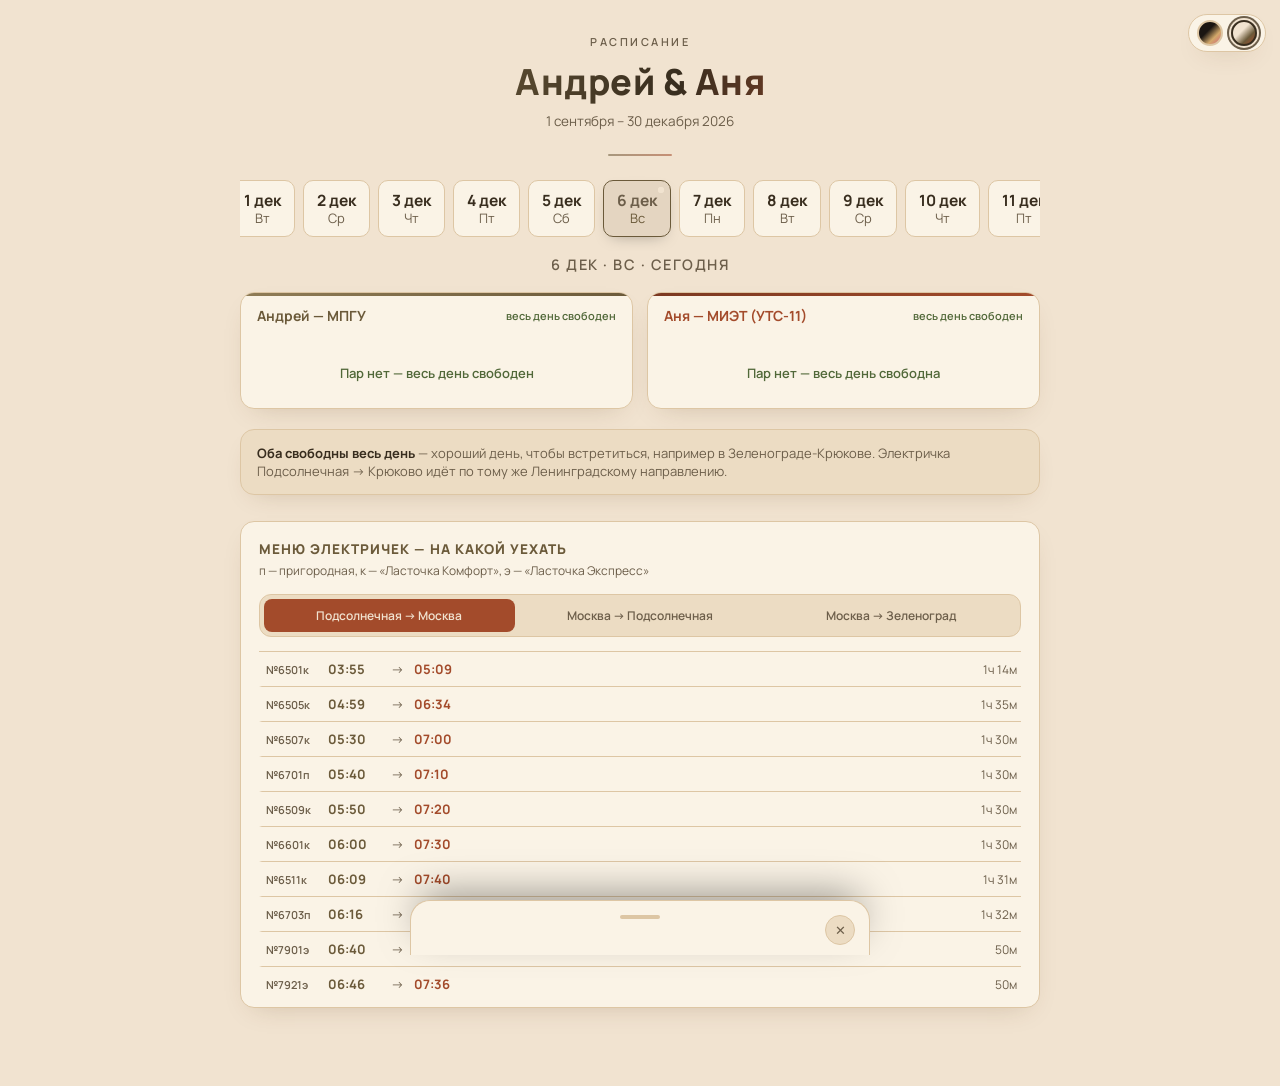
==== z.html @ 8d5de015 "Обновление приложения z и расписания" ====
﻿<!DOCTYPE html>
<html lang="ru">
<head>
<meta charset="UTF-8">
<meta name="viewport" content="width=device-width, initial-scale=1.0, viewport-fit=cover">
<meta name="theme-color" id="themeColorMeta" content="#1a1512">
<meta name="apple-mobile-web-app-capable" content="yes">
<meta name="apple-mobile-web-app-status-bar-style" content="black-translucent">
<meta name="mobile-web-app-capable" content="yes">
<meta name="format-detection" content="telephone=no">
<meta name="description" content="Табло Андрея и Ани — расписание пар, электрички и свободное время на семестр 2026">
<meta name="apple-mobile-web-app-title" content="Табло Андрея и Ани">
<link rel="manifest" href="./manifest.json">
<link rel="apple-touch-icon" href="../icon-192.png">
<link rel="icon" type="image/png" sizes="192x192" href="../icon-192.png">
<script>
// Применяем сохранённую тему как можно раньше — до отрисовки, чтобы не было
// вспышки дефолтной темы (и цвета строки браузера, который ей не соответствует)
// при перезаходе на сайт.
(function(){
  try{
    var saved = localStorage.getItem('schedule-theme-andrey-anya');
    var resolved = saved || ((window.matchMedia && window.matchMedia('(prefers-color-scheme: light)').matches)
      // Без сохранённого выбора раньше всегда стартовала тёмная "Мокко".
      // Теперь, если у пользователя в системе включена светлая тема,
      // по умолчанию показываем светлую "Терракоту".
      ? 'terracotta' : null);
    if(resolved){
      document.documentElement.setAttribute('data-theme', resolved);
    }
    var meta = document.getElementById('themeColorMeta');
    if(meta) meta.setAttribute('content', resolved === 'terracotta' ? '#f1e3d0' : '#1a1512');
  }catch(e){}
})();
</script>
<noscript><div style="max-width:800px;margin:40px auto;padding:16px 20px;font-family:'Manrope',-apple-system,'Segoe UI',Roboto,Helvetica,Arial,sans-serif;font-size:14px;line-height:1.6;color:#5b4636;background:#f4ead9;border:1px solid #d9c3a3;border-radius:14px;">Табло — это интерактивное приложение, для его работы нужен включённый JavaScript. Пожалуйста, включите его и обновите страницу.</div></noscript>
<title>Табло — Андрей и Аня</title>
<link rel="preconnect" href="https://fonts.googleapis.com">
<link rel="preconnect" href="https://fonts.gstatic.com" crossorigin>
<link href="https://fonts.googleapis.com/css2?family=Manrope:wght@400;500;600;700;800&display=swap" rel="stylesheet">
<style>
  /* Мокко — базовая тема (без data-theme), тёмная: эспрессо-шоколад +
     карамель + бордо, в духе трендов 2026 (Pantone Mocha Mousse,
     Benjamin Moore Silhouette). */
  :root{
    color-scheme: dark;
    --bg: #1a1512;
    --panel: #241d17;
    --panel-2: #2c231c;
    --line: #3d3025;
    --andrey: #d3a86a;
    --andrey-dim: #a17f4d;
    --andrey-soft: rgba(211,168,106,0.12);
    --anya: #d1657b;
    --anya-dim: #9c4b5c;
    --anya-soft: rgba(209,101,123,0.15);
    --text: #f0e4d4;
    --text-dim: #a4907a;
    --free: #8fbf7a;
    --shadow: 0 10px 30px -12px rgba(0,0,0,0.6);
    --ease: cubic-bezier(.22,1,.36,1);
    /* Часто повторяющиеся пары transition. Подставляются через var() только
       туда, где длительность совпадает 1-в-1 — ни один селектор не потерял
       свой полный список transition-свойств, поведение не меняется, просто
       меньше дублирования буквального текста "color .3s var(--ease)" по файлу. */
    --t-color: color .3s var(--ease);
    --t-bg: background-color .3s var(--ease);
  }
  /* Терракота — светлая, глина/хаки + терракотовый (в духе трендов 2026:
     Universal Khaki, terracotta & clay). */
  :root[data-theme="terracotta"]{
    color-scheme: light;
    --bg: #f1e3d0;
    --panel: #faf3e6;
    --panel-2: #ecdcc3;
    --line: #ddc6a4;
    --andrey: #6b5a3a;
    --andrey-dim: #8f7c56;
    --andrey-soft: rgba(107,90,58,0.10);
    --anya: #a34b2b;
    --anya-dim: #7b3921;
    --anya-soft: rgba(163,75,43,0.12);
    --text: #382d1e;
    --text-dim: #6c5e4a;
    --free: #516839;
    --shadow: 0 10px 26px -14px rgba(90,55,20,0.25);
  }
  *{
    box-sizing:border-box;
    -webkit-tap-highlight-color: transparent;
  }
  body{
    margin:0;
    background: var(--bg);
    color: var(--text);
    font-family: 'Manrope', -apple-system, 'Segoe UI', Roboto, Helvetica, Arial, sans-serif;
    padding: max(28px, env(safe-area-inset-top)) max(16px, env(safe-area-inset-right)) max(60px, env(safe-area-inset-bottom)) max(16px, env(safe-area-inset-left));
    -webkit-font-smoothing: antialiased;
    -webkit-text-size-adjust: 100%;
    transition: background-color .4s var(--ease), var(--t-color);
  }
  .wrap{max-width: 800px; margin: 0 auto;}

  @keyframes dropIn{
    from{ opacity:0; transform: translateY(-10px); }
    to{ opacity:1; transform: translateY(0); }
  }
  @keyframes riseIn{
    from{ opacity:0; transform: translateY(10px); }
    to{ opacity:1; transform: translateY(0); }
  }
  @keyframes slotIn{
    from{ opacity:0; transform: translateY(12px); }
    to{ opacity:1; transform: translateY(0); }
  }
  @keyframes pillPop{
    0%{ transform: scale(.90); }
    55%{ transform: scale(1.06); }
    100%{ transform: scale(1); }
  }
  @keyframes fadePulse{
    0%,100%{ opacity:1; }
    50%{ opacity:.45; }
  }
  .drop-in{
    opacity:0;
    animation: dropIn .45s var(--ease) forwards;
    will-change: opacity, transform;
  }
  .drop-in.d1{ animation-delay: .04s; }
  .drop-in.d2{ animation-delay: .1s; }
  .drop-in.d3{ animation-delay: .16s; }
  .rise-in{
    opacity:0;
    animation: riseIn .45s var(--ease) forwards;
    will-change: opacity, transform;
  }
  .rise-in.d1{ animation-delay: .14s; }
  .rise-in.d2{ animation-delay: .2s; }
  .rise-in.d3{ animation-delay: .26s; }

  .board-header{
    text-align:center;
    padding: 6px 10px 26px;
    margin-bottom: 20px;
    position:relative;
  }
  .board-header::after{
    content:"";
    position:absolute;
    bottom:0; left:50%;
    transform: translateX(-50%);
    width:64px; height:2px;
    background: linear-gradient(90deg, var(--andrey), var(--anya));
    border-radius: 2px;
    opacity:.55;
    transition: background-image .35s var(--ease);
  }
  .board-header .kicker{
    letter-spacing: 2.5px;
    color: var(--text-dim);
    font-size: 11px;
    font-weight:600;
    text-transform:uppercase;
  }
  .board-header h1{
    font-weight: 800;
    font-size: clamp(26px, 6vw, 36px);
    margin: 8px 0 6px;
    letter-spacing: 0.5px;
    background: linear-gradient(100deg, var(--andrey) 20%, var(--text) 55%, var(--anya) 85%);
    -webkit-background-clip: text;
    background-clip: text;
    color: transparent;
    transition: background-image .4s var(--ease);
  }
  .board-header p{
    margin:0;
    color: var(--text-dim);
    font-size: 13.5px;
  }
  .theme-switcher{
    position: fixed;
    top: max(14px, env(safe-area-inset-top));
    right: max(14px, env(safe-area-inset-right));
    z-index: 600;
    margin-top: 0;
    padding: 5px 8px;
    background: var(--panel);
    border: 1px solid var(--line);
    border-radius: 20px;
    box-shadow: var(--shadow);
    display:flex;
    align-items:center;
    gap: 8px;
    transition: background-color .3s var(--ease), border-color .3s var(--ease);
  }
  .theme-swatch{
    position: relative;
    width: 26px;
    height: 26px;
    border-radius: 50%;
    border: 2px solid var(--line);
    padding: 0;
    cursor: pointer;
    touch-action: manipulation;
    -webkit-touch-callout: none;
    background: var(--panel-2);
    background-clip: padding-box;
    transition: border-color .25s var(--ease), transform .15s var(--ease), box-shadow .25s var(--ease);
  }
  /* Невидимая расширенная зона нажатия: свотч визуально маленький (26px),
     но касание отвечает на 44px минимум (WCAG 2.5.8 / Apple HIG / Material). */
  .theme-swatch::after{
    content:"";
    position:absolute;
    top:50%; left:50%;
    width:max(44px, 100%);
    height:max(44px, 100%);
    transform:translate(-50%,-50%);
  }
  @media (hover: hover){ .theme-swatch:hover{ transform: translateY(-2px) scale(1.06); will-change: transform; } }
  .theme-swatch:active{ transform: translateY(0) scale(.94); }
  .theme-swatch.active{
    border-color: var(--text);
    box-shadow: 0 0 0 2px var(--bg), 0 0 0 4px var(--text-dim);
  }

  .date-rail{
    display:flex;
    justify-content: flex-start;
    gap:8px;
    overflow-x:auto;
    padding: 4px 2px 14px;
    margin-bottom: 4px;
    -webkit-overflow-scrolling: touch;
    scrollbar-width: none;
  }
  .date-rail::-webkit-scrollbar{ display:none; }
  .date-pill{
    position:relative;
    flex: 1 0 auto;
    min-width: 60px;
    background: var(--panel);
    border: 1px solid var(--line);
    color: var(--text-dim);
    font-size: 13px;
    padding: 9px 13px;
    border-radius: 10px;
    cursor: pointer;
    touch-action: manipulation;
    -webkit-touch-callout: none;
    -webkit-user-select: none;
    user-select: none;
    text-align:center;
    line-height:1.3;
    transition: border-color .25s var(--ease), color .25s var(--ease), transform .28s cubic-bezier(.34,1.56,.64,1), box-shadow .25s var(--ease), background-color .25s var(--ease);
  }
  @media (hover: hover){
    .date-pill:hover{ transform: translateY(-3px); border-color: var(--andrey-dim); will-change: transform; }
  }
  .date-pill:active{ transform: translateY(0) scale(.96); }
  .date-pill b{display:block; font-size:15.5px; color: var(--text); font-weight:700; transition: color .25s var(--ease);}
  .date-pill.active{
    border-color: var(--andrey);
    color: var(--andrey);
    background: var(--andrey-soft);
    box-shadow: 0 6px 16px -8px rgba(0,0,0,0.35);
  }
  .date-pill.active b{color: var(--andrey);}
  .date-pill.off b{color: var(--text-dim);}
  .date-pill.pop{ animation: pillPop .4s cubic-bezier(.34,1.56,.64,1); }

  .day-title-row{
    display:flex;
    align-items:center;
    justify-content:center;
    gap:10px;
    margin: 0 0 18px;
    position:relative;
  }
  .day-title{
    font-size: 14.5px;
    font-weight:600;
    color: var(--text-dim);
    text-align:center;
    margin: 0;
    letter-spacing: 1.5px;
    text-transform: uppercase;
    transition: var(--t-color), opacity .22s var(--ease);
  }
  .day-title.swapping{ opacity: 0; }
  .today-btn{
    position:absolute;
    right:0;
    background: var(--panel-2);
    border: 1px solid var(--line);
    color: var(--text-dim);
    padding: 5px 12px;
    border-radius: 20px;
    font-family:inherit;
    font-size: 11px;
    font-weight:700;
    letter-spacing: .3px;
    cursor:pointer;
    touch-action: manipulation;
    -webkit-touch-callout: none;
    -webkit-user-select: none;
    user-select: none;
    opacity:0;
    pointer-events:none;
    transform: translateY(-50%) scale(.9);
    top:50%;
    transition: opacity .25s var(--ease), transform .25s var(--ease), border-color .25s var(--ease), color .25s var(--ease);
  }
  .today-btn.show{
    opacity:1;
    pointer-events:auto;
    transform: translateY(-50%) scale(1);
  }
  @media (hover: hover){ .today-btn:hover{ color: var(--text); border-color: var(--andrey-dim); } }
  .today-btn:active{ transform: translateY(-50%) scale(.94); }
  .today-btn::after{
    content:"";
    position:absolute;
    top:50%; left:50%;
    width:max(44px, 100%);
    height:max(44px, 100%);
    transform:translate(-50%,-50%);
  }

  /* Точка "сегодня": статичная точка (::after) + пульсирующее кольцо (::before).
     Кольцо анимируется только через transform/opacity — это чистый композитинг
     (без перерисовки каждый кадр), в отличие от прежней анимации box-shadow. */
  .date-pill.today::after{
    content:"";
    position:absolute;
    top:6px; right:6px;
    width:6px; height:6px;
    border-radius:50%;
    background: var(--anya);
    z-index:1;
    transition: var(--t-bg);
  }
  .date-pill.today::before{
    content:"";
    position:absolute;
    top:6px; right:6px;
    width:6px; height:6px;
    border-radius:50%;
    background: var(--anya);
    animation: todayPulse 2.2s ease-out infinite;
    will-change: transform, opacity;
    transition: var(--t-bg);
  }
  .date-pill.today.active::after,
  .date-pill.today.active::before{ background: var(--bg); }
  @keyframes todayPulse{
    0%{ transform: scale(1); opacity:.5; }
    70%{ transform: scale(2.6); opacity:0; }
    100%{ transform: scale(2.6); opacity:0; }
  }

  .content-swap{
    transition: opacity .26s var(--ease), transform .26s var(--ease);
  }
  .content-swap.swapping{ opacity:0; transform: translateY(6px) scale(.99); }

  .columns{
    display:grid;
    grid-template-columns: 1fr 1fr;
    gap: 14px;
    margin-bottom: 20px;
  }
  @media (max-width: 560px){
    .columns{grid-template-columns: 1fr;}
  }

  .col{
    background: var(--panel);
    border: 1px solid var(--line);
    border-radius: 14px;
    overflow:hidden;
    box-shadow: var(--shadow);
    backdrop-filter: blur(10px);
    -webkit-backdrop-filter: blur(10px);
    transition: background-color .35s var(--ease), border-color .35s var(--ease), transform .35s var(--ease), box-shadow .35s var(--ease);
  }
  @media (hover: hover){
    .col:hover{
      transform: translateY(-3px);
      box-shadow: 0 16px 34px -14px rgba(0,0,0,0.5);
      will-change: transform;
    }
  }
  .col-head{
    padding: 13px 16px;
    font-weight:700;
    font-size:14px;
    display:flex;
    justify-content:space-between;
    align-items:center;
    position:relative;
    transition: var(--t-color);
  }
  .col-head::before{
    content:"";
    position:absolute;
    top:0; left:0; right:0; height:3px;
    transition: background-image .35s var(--ease);
  }
  .col.andrey .col-head{ color: var(--andrey); }
  .col.andrey .col-head::before{ background: linear-gradient(90deg, var(--andrey-dim), var(--andrey)); }
  .col.anya .col-head{ color: var(--anya); }
  .col.anya .col-head::before{ background: linear-gradient(90deg, var(--anya-dim), var(--anya)); }
  .col-head .free-tag{
    font-size:11px;
    color: var(--free);
    font-weight:600;
  }

  .slot{
    padding: 10px 16px;
    border-bottom: 1px solid var(--line);
    border-left: 3px solid transparent;
    font-size: 13px;
    display:flex;
    align-items:flex-start;
    gap:10px;
    cursor: pointer;
    touch-action: manipulation;
    -webkit-touch-callout: none;
    -webkit-user-select: none;
    user-select: none;
    animation: slotIn .4s var(--ease) both;
    animation-delay: calc(var(--i, 0) * 0.045s);
    will-change: opacity, transform;
    transition: var(--t-bg), border-left-color .3s var(--ease), padding-left .3s var(--ease);
  }
  @media (hover: hover){ .slot:hover{ background: var(--panel-2); } }
  .slot:last-child{border-bottom:none;}
  .slot.now{
    background: var(--anya-soft);
    border-left-color: var(--anya);
    padding-left: 13px;
  }
  .slot.now .time{ color: var(--anya); }
  .slot .time-left{
    display:block;
    margin-top:3px;
    font-size:9.5px;
    font-weight:700;
    letter-spacing:.5px;
    color: var(--anya);
    transition: var(--t-color);
  }
  .slot.past{ opacity:.5; }

  .slot .time{
    color: var(--text-dim);
    flex: 0 0 84px;
    font-size:12px;
    font-weight:600;
    padding-top:1px;
    transition: var(--t-color);
  }
  .slot .what b{display:block; color: var(--text); font-size:13px; font-weight:600; transition: var(--t-color);}
  .slot .what span{color: var(--text-dim); font-size:12px; transition: var(--t-color);}
  .empty-day{
    padding: 26px 14px;
    text-align:center;
    color: var(--free);
    font-size:13px;
    font-weight:600;
    animation: slotIn .45s var(--ease) both;
  }

  .meet-note{
    background: var(--panel-2);
    border: 1px solid var(--line);
    border-radius: 14px;
    padding: 14px 16px;
    font-size: 13px;
    color: var(--text-dim);
    margin-bottom: 26px;
    box-shadow: var(--shadow);
    animation: slotIn .45s var(--ease) both;
    animation-delay: .1s;
    transition: background-color .35s var(--ease), border-color .35s var(--ease), color .3s var(--ease);
  }
  .meet-note b{color: var(--text); transition: color .3s var(--ease);}

  .menu-board{
    background: var(--panel);
    border: 1px solid var(--line);
    border-radius: 14px;
    padding: 18px 18px 16px;
    margin-bottom: 18px;
    box-shadow: var(--shadow);
    transition: background-color .35s var(--ease), border-color .35s var(--ease);
  }
  .menu-board h2{
    font-size: 13.5px;
    letter-spacing:1px;
    color: var(--andrey);
    margin: 0 0 4px;
    font-weight:800;
    transition: color .3s var(--ease);
  }
  .menu-sub{
    font-size: 12px;
    color: var(--text-dim);
    margin: 0 0 14px;
    line-height: 1.5;
    transition: color .3s var(--ease);
  }
  .menu-tabs{
    position:relative;
    display:flex;
    background: var(--panel-2);
    border: 1px solid var(--line);
    border-radius: 12px;
    padding: 4px;
    margin-bottom: 14px;
    transition: background-color .35s var(--ease), border-color .35s var(--ease);
  }
  .menu-tab-indicator{
    position:absolute;
    top:4px; bottom:4px; left:4px;
    width: calc((100% - 8px) / 3);
    background: var(--anya);
    border-radius: 8px;
    transition: transform .35s var(--ease);
    z-index:0;
  }
  .menu-tab{
    position:relative;
    z-index:1;
    flex:1;
    background: transparent;
    border: none;
    color: var(--text-dim);
    padding: 8px 6px;
    border-radius: 8px;
    font-size: 12px;
    font-weight:600;
    font-family:inherit;
    cursor:pointer;
    transition: color .35s var(--ease);
    -webkit-tap-highlight-color: transparent;
  }
  .menu-tab.active{ color: var(--bg); }
  /* Невидимая расширенная зона нажатия: панель вкладок компактная (~32px по
     высоте), ниже 44px-минимума, который рекомендуют WCAG 2.5.8, Apple HIG
     и Material Design. Расширяем через ::after, не трогая визуальную высоту. */
  .menu-tab::after{
    content:"";
    position:absolute;
    top:50%; left:0; right:0;
    height:max(44px, 100%);
    transform:translateY(-50%);
  }
  .menu-list{
    max-height: 340px;
    overflow-y: auto;
    border-top: 1px solid var(--line);
    -webkit-tap-highlight-color: transparent;
  }
  .menu-list::-webkit-scrollbar{width:6px;}
  .menu-list::-webkit-scrollbar-thumb{background:var(--line); border-radius:3px;}
  .menu-row{
    display:flex;
    align-items:center;
    gap: 10px;
    padding: 8px 4px;
    border-bottom: 1px solid var(--line);
    border-left: 3px solid transparent;
    font-size: 13px;
    transition: background-color .25s var(--ease), border-left-color .25s var(--ease), opacity .25s var(--ease);
    -webkit-tap-highlight-color: transparent;
    animation: slotIn .35s var(--ease) both;
    animation-delay: calc(var(--i, 0) * 0.02s);
  }
  @media (hover: hover){ .menu-row:hover{ background: var(--panel-2); } }
  .menu-row.past{ opacity: .4; }
  .menu-row.next{
    background: var(--anya-soft);
    border-left-color: var(--anya);
  }
  .menu-row.next .dep{ color: var(--anya); }
  .menu-row .soon-tag{
    flex: 0 0 auto;
    font-size: 9.5px;
    font-weight:700;
    letter-spacing:.4px;
    text-transform:uppercase;
    color: var(--anya);
    background: var(--anya-soft);
    padding: 2px 6px;
    border-radius: 6px;
    animation: fadePulse 1.8s ease-in-out infinite;
  }
  .menu-row .num{
    flex: 0 0 52px;
    color: var(--text-dim);
    font-size: 11px;
    font-weight:600;
  }
  .menu-row .dep{
    flex: 0 0 52px;
    font-weight:700;
    color: var(--andrey);
  }
  .menu-row .arrow{ color: var(--text-dim); flex: 0 0 14px; text-align:center;}
  .menu-row .arr{
    flex: 0 0 52px;
    font-weight:700;
    color: var(--anya);
  }
  .menu-row .dest{
    flex: 1;
    color: var(--text-dim);
    font-size: 12px;
    text-align:right;
  }
  .menu-row .alab{
    flex: 0 0 20px;
    font-size: 13px;
    text-align:center;
  }
  .menu-row .alab.yes{ color: var(--free); }
  .menu-row .alab.no{ color: var(--text-dim); }

  .sheet-scrim{
    position: fixed;
    inset: 0;
    cursor: pointer;
    background: rgba(0,0,0,0.5);
    -webkit-backdrop-filter: blur(2px);
    backdrop-filter: blur(2px);
    opacity: 0;
    pointer-events: none;
    transition: opacity .28s var(--ease);
    z-index: 998;
  }
  .sheet-scrim.open{ opacity:1; pointer-events:auto; }

  .detail-sheet{
    position: fixed;
    left: 50%;
    bottom: 0;
    width: min(92vw, 460px);
    max-height: 62vh;
    max-height: 62dvh;
    transform: translate(-50%, 100%);
    background: var(--panel);
    border: 1px solid var(--line);
    border-bottom: none;
    border-radius: 20px 20px 0 0;
    box-shadow: 0 -14px 40px -12px rgba(0,0,0,0.5);
    padding: 10px 22px calc(22px + env(safe-area-inset-bottom, 0px));
    z-index: 999;
    backdrop-filter: blur(15px);
    -webkit-backdrop-filter: blur(15px);
    transition: transform .32s cubic-bezier(.22,1,.36,1);
  }
  .detail-sheet.open{ transform: translate(-50%, 0); }
  .detail-sheet.dragging{ transition: none; }
  .detail-sheet.andrey .sheet-time{ color: var(--andrey); }
  .detail-sheet.anya .sheet-time{ color: var(--anya); }
  .detail-sheet.andrey .sheet-meta span::before{ background: var(--andrey); }
  .detail-sheet.anya .sheet-meta span::before{ background: var(--anya); }

  .sheet-grabber{
    width: 40px;
    height: 4px;
    border-radius: 3px;
    background: var(--line);
    margin: 4px auto 14px;
    cursor: grab;
    touch-action: none;
    -webkit-user-select: none;
    -webkit-touch-callout: none;
  }
  .sheet-close{
    position: absolute;
    top: 14px; right: 14px;
    width: 30px; height: 30px;
    border-radius: 50%;
    border: 1px solid var(--line);
    background: var(--panel-2);
    color: var(--text-dim);
    font-size: 13px;
    cursor: pointer;
    touch-action: manipulation;
    -webkit-touch-callout: none;
    transition: color .2s var(--ease), border-color .2s var(--ease), transform .15s var(--ease);
  }
  .sheet-close:hover{ color: var(--text); border-color: var(--andrey-dim); }
  .sheet-close:active{ transform: scale(.92); }
  .sheet-close::after{
    content:"";
    position:absolute;
    top:50%; left:50%;
    width:max(44px, 100%);
    height:max(44px, 100%);
    transform:translate(-50%,-50%);
  }
  .sheet-header{
    cursor: grab;
    /* Не pan-y: заголовок не прокручиваемая область, и allow-панорамирование
       иногда даёт браузеру забрать вертикальный жест под нативный скролл
       раньше, чем до JS дойдут pointermove — из-за этого свайп-закрытие
       мог не сработать с первого раза на touch-устройствах. none здесь
       ведёт себя как на .sheet-grabber и отдаёт весь жест перетаскиванию. */
    touch-action: none;
    -webkit-user-select: none;
    -webkit-touch-callout: none;
  }
  .sheet-body{
    max-height: calc(62vh - 60px);
    max-height: calc(62dvh - 60px);
    overflow-y: auto;
    -webkit-overflow-scrolling: touch;
    overscroll-behavior: contain;
    touch-action: pan-y;
  }
  .sheet-time{
    font-size: 13px;
    font-weight: 700;
    letter-spacing: .5px;
    transition: var(--t-color);
  }
  .sheet-title{
    margin: 6px 0 14px;
    font-size: 18px;
    font-weight: 800;
    color: var(--text);
    line-height: 1.3;
  }
  .sheet-meta{
    display: flex;
    flex-direction: column;
    gap: 9px;
  }
  .sheet-meta span{
    position: relative;
    padding-left: 16px;
    font-size: 14px;
    color: var(--text-dim);
    line-height: 1.4;
    transition: var(--t-color);
  }
  .sheet-meta span::before{
    content: "";
    position: absolute;
    left: 0; top: 6px;
    width: 6px; height: 6px;
    border-radius: 50%;
    background: var(--text-dim);
    transition: var(--t-bg);
  }

  /* Видимый фокус клавиатуры (WCAG 2.4.7 / 2.4.11) для всех интерактивных
     элементов табло — раньше даты, пары, вкладки и кнопки откликались
     только на указатель. Ограничено :focus-visible, чтобы у мыши/тача
     не появлялось кольцо на обычный клик. */
  .date-pill:focus-visible,
  .slot:focus-visible,
  .menu-tab:focus-visible,
  .theme-swatch:focus-visible,
  .today-btn:focus-visible,
  .sheet-close:focus-visible{
    outline: 2px solid var(--andrey);
    outline-offset: 2px;
  }
  .theme-swatch:focus-visible{ outline-offset: 3px; }

  @media print{
    /* Расписание логично распечатать: убираем декоративную анимацию,
       фон и интерактивные элементы, а также меню электричек — оставляем
       только сами пары. */
    body{ background:#fff !important; color:#000 !important; padding:0; }
    .theme-switcher, .today-btn, .sheet-scrim, .detail-sheet, .menu-board{ display:none !important; }
    .date-rail{ overflow:visible; flex-wrap:wrap; }
    .col{ box-shadow:none; border:1px solid #999; break-inside: avoid; }
    .slot{ animation:none !important; opacity:1 !important; }
  }

  @media (prefers-reduced-motion: reduce){
    *{ animation-duration: 0.001s !important; transition-duration: 0.001s !important; }
  }
</style>
</head>
<body>

<div class="wrap" id="pageWrap">

  <div class="board-header">
    <div class="kicker drop-in d1">Расписание</div>
    <h1 class="drop-in d2">Андрей &amp; Аня</h1>
    <p class="drop-in d3">1 сентября – 30 декабря 2026</p>
    <div class="theme-switcher drop-in d3" id="themeSwitcher" role="group" aria-label="Выбор темы оформления"></div>
  </div>

  <div class="rise-in d1">
    <div class="date-rail" id="dateRail" role="tablist" aria-label="Выбор дня"></div>
    <div class="day-title-row">
      <div class="day-title" id="dayTitle" aria-live="polite"></div>
      <button class="today-btn" id="todayBtn" onclick="jumpToToday()" title="Вернуться к сегодняшнему дню" tabindex="-1" aria-hidden="true">Сегодня</button>
    </div>
  </div>

  <div class="content-swap rise-in d2" id="daySwap">
    <div class="columns">
      <div class="col andrey">
        <div class="col-head"><span>Андрей — МПГУ</span><span class="free-tag" id="andreyFree"></span></div>
        <div id="andreySlots"></div>
      </div>
      <div class="col anya">
        <div class="col-head"><span>Аня — МИЭТ (УТС-11)</span><span class="free-tag" id="anyaFree"></span></div>
        <div id="anyaSlots"></div>
      </div>
    </div>

    <div class="meet-note" id="meetNote"></div>
  </div>

  <div class="menu-board rise-in d3">
    <h2>МЕНЮ ЭЛЕКТРИЧЕК — НА КАКОЙ УЕХАТЬ</h2>
    <p class="menu-sub">п — пригородная, к — «Ласточка Комфорт», э — «Ласточка Экспресс»</p>
    <div class="menu-tabs" role="tablist">
      <div class="menu-tab-indicator" id="menuIndicator" aria-hidden="true"></div>
      <button class="menu-tab active" role="tab" aria-selected="true" onclick="setMenu(0)">Подсолнечная → Москва</button>
      <button class="menu-tab" role="tab" aria-selected="false" onclick="setMenu(1)">Москва → Подсолнечная</button>
      <button class="menu-tab" role="tab" aria-selected="false" onclick="setMenu(2)">Москва → Зеленоград</button>
    </div>
    <div class="menu-list" id="menuList"></div>
  </div>

</div>

<div class="sheet-scrim" id="sheetScrim" onclick="closeSheet()"></div>
<div class="detail-sheet" id="detailSheet" role="dialog" aria-modal="true" aria-labelledby="sheetTitle" aria-hidden="true" inert>
  <div class="sheet-grabber" id="sheetGrabber" aria-hidden="true"></div>
  <button class="sheet-close" onclick="closeSheet()" aria-label="Закрыть">✕</button>
  <div class="sheet-header" id="sheetHeader">
    <div class="sheet-time" id="sheetTime"></div>
    <h3 class="sheet-title" id="sheetTitle"></h3>
  </div>
  <div class="sheet-body">
    <div class="sheet-meta" id="sheetMeta"></div>
  </div>
</div>

<script>
// Расписание Ани по неделям: у МИЭТ чередуются числитель/знаменатель,
// поэтому это два разных объекта (каждый по дню недели), а не одно
// повторяющееся расписание.
const anyaWeek1 = {
  1: [
    {t:"09:00–10:20", w:"Линейная алгебра и аналит. геометрия", d:"практика · Болашенко П.А. · ауд. 3301"},
    {t:"10:30–11:50", w:"Физика: механика, термодинамика, электричество", d:"практика · Кулешов А.Е. · ауд. 3229"},
    {t:"12:00–13:20", w:"Основы математического анализа", d:"лекция · Погибельский А.П. · ауд. 1203М"},
    {t:"14:00–15:20", w:"Информатика / Введение в информатику", d:"лекция · Слюсарь М.В. · ауд. 1205М"},
    {t:"15:30–16:50", w:"Голос поколения. Молодёжь России", d:"лекция · Пахомова Ю.Д. · ДК МИЭТ"},
  ],
  2: [
    {t:"10:30–11:50", w:"Просветительское мероприятие", d:"ауд. 3128"},
    {t:"12:00–13:20", w:"Практикум по основам высшей математики", d:"лаб. · Коночкин К.Н. · ауд. 3118"},
  ],
  3: [
    {t:"12:00–13:20", w:"Просветительское мероприятие", d:"ауд. 3244"},
    {t:"14:00–15:20", w:"Физика: механика, термодинамика, электричество", d:"лаб. · Зыков А.В. · ауд. 3335а/3333 ОФ"},
  ],
  4: [],
  5: [
    {t:"09:00–10:20", w:"Физика: механика, термодинамика, электричество", d:"лекция · Трифонов А.Ю. · ауд. 1202М"},
    {t:"10:30–11:50", w:"Просветительское мероприятие", d:"Музей"},
    {t:"12:00–13:20", w:"Просветительское мероприятие", d:"ДК"},
    {t:"14:00–15:20", w:"Линейная алгебра и аналит. геометрия", d:"лекция · Прокофьев А.А. · ауд. 1202М"},
  ],
  6: [
    {t:"09:00–18:20", w:"Военная подготовка", d:"6 пар подряд · УВЦ 1"},
  ],
  0: [],
};

// Расписание на неделю с 7 сентября (понедельник и суббота совпали с
// первой неделей, остальные дни — другие пары).
const anyaWeek2 = {
  1: [
    {t:"09:00–10:20", w:"Линейная алгебра и аналит. геометрия", d:"практика · Болашенко П.А. · ауд. 3301"},
    {t:"10:30–11:50", w:"Физика: механика, термодинамика, электричество", d:"практика · Кулешов А.Е. · ауд. 3229"},
    {t:"12:00–13:20", w:"Основы математического анализа", d:"лекция · Погибельский А.П. · ауд. 1203М"},
    {t:"14:00–15:20", w:"Информатика / Введение в информатику", d:"лекция · Слюсарь М.В. · ауд. 1205М"},
    {t:"15:30–16:50", w:"Голос поколения. Молодёжь России", d:"лекция · Пахомова Ю.Д. · ДК МИЭТ"},
  ],
  2: [
    {t:"09:00–10:20", w:"Основы российской государственности", d:"лекция · Штергер М.В. · ауд. 1202М"},
    {t:"10:30–11:50", w:"Основы российской государственности", d:"практика · Штергер М.В. · ауд. 3128М"},
    {t:"12:00–13:20", w:"Практикум по основам высшей математики", d:"лаб. · Коночкин К.Н. · ауд. 3118"},
    {t:"14:00–15:20", w:"Практикум по основам высшей математики", d:"лаб. · Коночкин К.Н. · ауд. 3118"},
  ],
  3: [
    {t:"09:00–10:20", w:"Основы математического анализа", d:"практика · Коночкин К.Н. · ауд. 3229"},
    {t:"10:30–11:50", w:"Иностранный язык", d:"практика · Арефьева О.Н. (ауд. 3109М) или Горбачева Е.П. (ауд. 3128М)"},
    {t:"12:00–13:20", w:"Физическая культура и спорт", d:"практика · ауд. 5101"},
    {t:"14:00–15:20", w:"Физика: механика, термодинамика, электричество", d:"лаб. · Зыков А.В. · ауд. 3335А ОФ / 3333 ОФ"},
  ],
  4: [
    {t:"10:30–11:50", w:"Линейная алгебра и аналит. геометрия", d:"практика · Болашенко П.А. · ауд. 4230"},
    {t:"12:00–13:20", w:"Информатика", d:"лаб. · Корнеева М.В. · ауд. 3112"},
    {t:"14:00–15:20", w:"Информатика", d:"лаб. · Корнеева М.В. · ауд. 3112"},
  ],
  5: [
    {t:"09:00–10:20", w:"Физика: механика, термодинамика, электричество", d:"лекция · Трифонов А.Ю. · ауд. 1202М"},
    {t:"10:30–11:50", w:"Физическая культура и спорт", d:"практика · ауд. 5101"},
    {t:"14:00–15:20", w:"Линейная алгебра и аналит. геометрия", d:"лекция · Прокофьев А.А. · ауд. 1202М"},
  ],
  6: [
    {t:"09:00–18:20", w:"Военная подготовка", d:"6 пар подряд · УВЦ 1"},
  ],
  0: [],
};

// Расписание Андрея — группа 107 (ВОМ23-ММИ2607), 3-я подгруппа.
// Скопировано из проверенного расписания групп (index.html); для пар,
// которые идут по подгруппам, выбран вариант 3-й подгруппы.
const andrey = {
  "2026-09-01": [
    {t:"09:00–10:30", w:"Первый раз на первый курс", d:"ассист. Тихонов С.О. · ауд. 301"},
    {t:"10:40–12:10", w:"Знакомство со структурой МПГУ и ИМИ", d:"Дирекция ИМИ и представители кафедр · ауд. 402"},
    {t:"12:40–14:10", w:"Знакомство с ЭБС МПГУ", d:"Курицына Т.В. · ауд. 301"},
    {t:"14:20–15:50", w:"Основы российской государственности", d:"практика · ассист. Куанова И.Б. · ауд. 207"},
  ],
  "2026-09-02": [
    {t:"09:00–10:30", w:"Знакомство со студ. самоуправлением и профсоюзом", d:"Горпенко К.Д., Корноухова Д.Д. · ауд. 402"},
    {t:"10:40–12:10", w:"МПГУ – не только учёба", d:"Гульянц С.С., представители УВР · ауд. 402"},
    {t:"12:40–14:10", w:"Геометрия", d:"лекция · доц. Никифорова А.В. · ауд. 401"},
    {t:"14:20–15:50", w:"Математический анализ", d:"лекция · проф. Матвеев Е.М. · ауд. 401"},
  ],
  "2026-09-03": [
    {t:"09:00–10:30", w:"Знакомство с цифровой образоват. средой МПГУ", d:"лекция · доц. Маняхина В.Г. · ауд. 301"},
    {t:"10:40–12:10", w:"История России", d:"лекция · доц. Филина Е.И. · ауд. 402"},
    {t:"12:40–14:10", w:"Алгебра", d:"лекция · проф. Михайлова М.В. · ауд. 401"},
  ],
  "2026-09-04": [
    {t:"10:40–12:10", w:"Учимся учиться", d:"доц. Чуйкова Н.В. · ауд. 401"},
    {t:"12:40–14:10", w:"Основы российской государственности", d:"лекция · доц. Максимова Л.Н. · ауд. 402"},
    {t:"14:20–15:50", w:"Основы российской государственности", d:"лекция · доц. Максимова Л.Н. · ауд. 402"},
    {t:"16:00–17:30", w:"Цифровая образоват. среда МПГУ (лаб)", d:"3 подгруппа · Овчарова П.С. · ауд. 211"},
  ],
  "2026-09-05": [
    {t:"09:00–15:50", w:"Встречи с кураторами-студентами", d:"весь день · День кураторов"},
  ],
  "2026-09-06": [],
  "2026-09-07": [
    {t:"10:40–12:10", w:"Геометрия", d:"лекция · доц. Никифорова А.В. · ауд. 301"},
    {t:"12:40–14:10", w:"Алгебра", d:"практика · ассист. Артемов Д.Ю. · ауд. 407"},
  ],
  "2026-09-08": [
    {t:"09:00–10:30", w:"Иностранный язык", d:"практика · доц. Кашпарова В.С. · ауд. 405"},
    {t:"10:40–12:10", w:"Геометрия", d:"лекция · доц. Никифорова А.В. · ауд. 301"},
  ],
  "2026-09-09": [
    {t:"09:00–10:30", w:"Геометрия", d:"практика · доц. Никифорова А.В. · ауд. 206"},
    {t:"10:40–12:10", w:"История России", d:"лекция · доц. Филина Е.И. · ауд. 402"},
    {t:"14:20–15:50", w:"Тренинг по военно-спортивной подготовке", d:"пр-кт Вернадского, дом 88, спорт. зал"},
  ],
  "2026-09-10": [
    {t:"09:00–10:30", w:"Математический анализ", d:"лекция · проф. Матвеев Е.М. · ауд. 401"},
    {t:"10:40–12:10", w:"Знакомство с деканатом и его функциями", d:"Машкина А.В. · ауд. 301"},
    {t:"12:40–14:10", w:"Алгебра", d:"лекция · проф. Михайлова М.В. · ауд. 401"},
  ],
  "2026-09-11": [
    {t:"10:40–12:10", w:"Математический анализ", d:"практика · ассист. Морозенкова М.С. · ауд. 207"},
    {t:"12:40–14:10", w:"Основы российской государственности", d:"практика · ассист. Куанова И.Б. · ауд. 407"},
    {t:"14:20–15:50", w:"Речевые практики", d:"практика · ассист. Редькина Д.И. · ауд. 405"},
  ],
  "2026-09-12": [
    {t:"09:00–15:50", w:"Самостоятельные и групповые прогулки", d:"весь день · День здоровья"},
  ],
  "2026-09-13": [],
};

// Список дат строится от начала семестра до его конца (день недели всегда
// считается из iso — единый источник правды).
const SCHEDULE_START = "2026-09-01";
const OVERALL_END = "2026-12-30";
const REGULAR_START = "2026-09-14";
const MONTH_SHORT_RU = ["янв","февр","мар","апр","мая","июня","июля","авг","сент","окт","нояб","дек"];

function isoPlusDays(iso, n){
  const d = new Date(iso + "T00:00:00");
  d.setDate(d.getDate() + n);
  const y = d.getFullYear();
  const m = String(d.getMonth()+1).padStart(2,"0");
  const day = String(d.getDate()).padStart(2,"0");
  return `${y}-${m}-${day}`;
}

const dateList = (() => {
  const list = [];
  let cur = SCHEDULE_START;
  while(cur <= OVERALL_END){
    const d = new Date(cur + "T00:00:00");
    list.push([cur, `${d.getDate()} ${MONTH_SHORT_RU[d.getMonth()]}`]);
    cur = isoPlusDays(cur, 1);
  }
  return list;
})();

const weekdayNames = ["Вс","Пн","Вт","Ср","Чт","Пт","Сб"];

// ------ Общие правила ------
const HOLIDAYS = { "2026-11-04": "День народного единства" };
function isHoliday(iso){ return Object.prototype.hasOwnProperty.call(HOLIDAYS, iso); }
// Даты, у которых на весь день стоит мероприятие (не «пустая» суббота).
const allDayEventDates = new Set(["2026-09-05","2026-09-12"]);

// Чётность недели (числитель/знаменатель) — как в проверенном расписании групп.
function weekTypeFor(iso){
  const anchor = new Date("2026-09-14T00:00:00");
  const d = new Date(iso + "T00:00:00");
  const diffDays = Math.round((d - anchor) / 86400000);
  const weekIndex = Math.floor(diffDays / 7);
  const evenWeek = ((weekIndex % 2) + 2) % 2 === 0;
  return evenWeek ? 1 : 2;
}
function byTime(a, b){
  const ra = parseRange(a.t), rb = parseRange(b.t);
  if(!ra || !rb) return 0;
  return ra[0]-rb[0];
}

// ------ Расписание Андрея (МПГУ, группа 107) ------
// 1–13 сентября задано явно объектом andrey (адаптационный модуль выше).
// С 14 сентября — недельный шаблон группы 107 с чередованием числ/знам,
// перенесено из проверенного расписания index.html (+ точечные замены).
const andreyWeekly = {
  1: [
    {t:"12:40–14:10", week:"all", w:"Геометрия", d:"практика · доц. Никифорова А.В. · ауд. 206"},
    {t:"14:20–15:50", week:"all", w:"Алгебра", d:"практика · ассист. Артемов Д.Ю. · ауд. 207"},
    {t:"16:00–17:30", week:"all", w:"История", d:"практика · доц. Филина Е.И. · ауд. 402"}
  ],
  2: [
    {t:"09:00–10:30", week:"all", w:"Системное и прикладное ПО (лаб)", d:"по подгруппам", sub:[
      {label:"1 гр", who:"доц. Иванова Н.Ю.", where:"ауд. 211"},
      {label:"2 гр", who:"ст. пр. Овчарова П.С.", where:"ауд. 105"},
      {label:"3 гр", who:"доц. Маняхина В.Г.", where:"ауд. 208"}
    ]},
    {t:"10:40–12:10", week:"all", w:"Иностранный язык", d:"по подгруппам", sub:[
      {label:"англ.", who:"доц. Кашпарова В.С.", where:"ауд. 405"},
      {label:"фр./нем.", who:"", where:"ауд. 308"}
    ]}
  ],
  3: [
    {t:"10:40–12:10", week:"all", w:"Математический анализ", d:"лекция · проф. Матвеев Е.М. · ауд. 401"},
    {t:"12:40–14:10", week:"all", w:"Геометрия", d:"лекция · доц. Никифорова А.В. · ауд. 401"},
    {t:"14:20–15:50", week:2, w:"Вводный курс математики", d:"практика · доц. Сергеева И.Е. · ауд. 401"}
  ],
  4: [
    {t:"09:00–10:30", week:"all", w:"Физическая культура и спорт", d:"практика · ул. Кибальчича, д. 16"},
    {t:"12:40–14:10", week:"all", w:"Алгебра", d:"лекция · проф. Михайлова М.В. · ауд. 401"},
    {t:"14:20–15:50", week:"all", w:"История", d:"лекция · доц. Филина Е.И. · ауд. 402"}
  ],
  5: [
    {t:"09:00–10:30", week:"all", w:"Математический анализ", d:"практика · ассист. Морозенкова М.С. · ауд. 407"},
    {t:"10:40–12:10", week:1, w:"Основы российской государственности", d:"лекция · доц. Максимова Л.Н. · ауд. 402"},
    {t:"10:40–12:10", week:2, w:"Системное и прикладное ПО", d:"лекция · доц. Маняхина В.Г. · ауд. 402"},
    {t:"12:40–14:10", week:"all", w:"Основы российской государственности", d:"практика · ассист. Куанова И.Б. · ауд. 207"},
    {t:"14:20–15:50", week:"all", w:"Речевые практики", d:"практика · ассист. Редькина Д.И. · ауд. 407"}
  ],
  6: [
    {t:"09:00–10:30", week:2, until:"2026-12-05", w:"Учебная практика", d:"практика · ст. пр. Окорочков И.В. · ауд. 410"},
    {t:"10:40–12:10", week:2, until:"2026-12-05", w:"Учебная практика", d:"практика · ст. пр. Окорочков И.В. · ауд. 410"}
  ],
  0: []
};
const andreyOneOffs = {
  "2026-09-26": [
    {t:"12:40–14:10", w:"Основы российской государственности", d:"практика · ассист. Куанова И.Б. · аудитория не указана"},
    {t:"14:20–15:50", w:"Основы российской государственности", d:"практика · ассист. Куанова И.Б. · аудитория не указана"}
  ]
};
function andreySchedule(iso){
  if(isHoliday(iso)) return [];
  if(iso < REGULAR_START) return andrey[iso] || [];
  const parity = weekTypeFor(iso);
  const from = (andreyWeekly[weekdayIndex(iso)] || []).filter(it =>
    (it.week === "all" || it.week === parity) && (!it.until || iso <= it.until)
  );
  const extra = andreyOneOffs[iso] || [];
  return [...from, ...extra].sort(byTime);
}

// ------ Расписание Ани (МИЭТ, УТС-11) ------
// Пары в МИЭТ идут в фиксированные слоты. Слоты 1–5 заданы в таблицах;
// слот 6 (17:00–18:20) у неё пуст, кроме субботы, где стоит Военная подготовка.
const MIET_TIME = {
  1:"09:00–10:20", 2:"10:30–11:50", 3:"12:00–13:20", 4:"14:00–15:20", 5:"15:30–16:50", 6:"17:00–18:20"
};
// 1–6 сентября — адаптационная неделя (anyaWeek1), 7–13 сентября — anyaWeek2.
// С 14 сентября (начало пар) идёт цикл из четырёх расписаний МИЭТ: 1ч, 1з, 2ч, 2з.
// В данных МИЭТ 1ч и 2ч совпадают (как и 1з≈2з), поэтому описываем два шаблона
// и раскладываем по циклу: [1ч, 1з, 1ч, 1з].
const anyaЧ = {
  1: [
    {t:MIET_TIME[1], w:"Линейная алгебра и аналит. геометрия", d:"практика · Болашенко П.А. · ауд. 3301"},
    {t:MIET_TIME[2], w:"Физика. Механика. Термодинамика. Электричество и магнетизм", d:"практика · Кулешов А.Е. · ауд. 3229"},
    {t:MIET_TIME[3], w:"Основы математического анализа", d:"лекция · Погибельский А.П. · ауд. 1203м"},
    {t:MIET_TIME[4], w:"Информатика / Введение в информатику", d:"лекция · Слюсарь М.В. · ауд. 1205м"},
    {t:MIET_TIME[5], w:"Голос поколения. Молодёжь России", d:"лекция · Пахомова Ю.Д. · ДК МИЭТ"}
  ],
  2: [
    {t:MIET_TIME[1], w:"Основы российской государственности", d:"лекция · Штергер М.В. · ауд. 1202м"},
    {t:MIET_TIME[2], w:"Основы российской государственности", d:"практика · Штергер М.В. · ауд. 3128м"},
    {t:MIET_TIME[3], w:"Практикум по основам высшей математики", d:"лаб. · Коночкин К.Н. · ауд. 3118"},
    {t:MIET_TIME[4], w:"Практикум по основам высшей математики", d:"лаб. · Коночкин К.Н. · ауд. 3118"}
  ],
  3: [
    {t:MIET_TIME[1], w:"Основы математического анализа", d:"практика · Коночкин К.Н. · ауд. 3229"},
    {t:MIET_TIME[2], w:"Иностранный язык", d:"практика · Арефьева О.Н. (ауд. 3109м) или Горбачева Е.П. (ауд. 3128м)"},
    {t:MIET_TIME[3], w:"Физическая культура и спорт", d:"практика · ауд. 5101"},
    {t:MIET_TIME[4], w:"Физика. Механика. Термодинамика. Электричество и магнетизм", d:"лаб. Зыков А.В. ауд. 3335а ОФ / 3333 ОФ"}
  ],
  4: [
    {t:MIET_TIME[2], w:"Линейная алгебра и аналит. геометрия", d:"практика · Болашенко П.А. · ауд. 4230"},
    {t:MIET_TIME[3], w:"Информатика", d:"лаб. · Корнеева М.В. · ауд. 3112"},
    {t:MIET_TIME[4], w:"Информатика", d:"лаб. · Корнеева М.В. · ауд. 3112"}
  ],
  5: [
    {t:MIET_TIME[1], w:"Физика. Механика. Термодинамика. Электричество и магнетизм", d:"лекция · Трифонов А.Ю. · ауд. 1202м"},
    {t:MIET_TIME[2], w:"Физическая культура и спорт", d:"практика · ауд. 5101"},
    {t:MIET_TIME[4], w:"Линейная алгебра и аналит. геометрия", d:"лекция · Прокофьев А.А. · ауд. 1202м"}
  ],
  6: [
    {t:"09:00–18:20", w:"Военная подготовка", d:"6 пар подряд · УВЦ 1"}
  ],
  0: []
};
const anyaЗ = {
  1: [
    {t:MIET_TIME[1], w:"Линейная алгебра и аналит. геометрия", d:"практика · Болашенко П.А. · ауд. 3301"},
    {t:MIET_TIME[2], w:"Физика. Механика. Термодинамика. Электричество и магнетизм", d:"практика · Кулешов А.Е. · ауд. 3229"},
    {t:MIET_TIME[3], w:"Основы математического анализа", d:"лекция · Погибельский А.П. · ауд. 1203м"},
    {t:MIET_TIME[4], w:"Информатика / Введение в информатику", d:"лекция · Слюсарь М.В. · ауд. 1205м"},
    {t:MIET_TIME[5], w:"Иностранный язык", d:"практика · Арефьева О.Н. (ауд. 3104м) или Горбачева Е.П. (ауд. 3109м)"}
  ],
  2: [
    {t:MIET_TIME[1], w:"Основы российской государственности", d:"лекция · Штергер М.В. · ауд. 1202м"},
    {t:MIET_TIME[3], w:"Практикум по основам высшей математики", d:"лаб. · Коночкин К.Н. · ауд. 3118"},
    {t:MIET_TIME[4], w:"Практикум по основам высшей математики", d:"лаб. · Коночкин К.Н. · ауд. 3131"}
  ],
  3: [
    {t:MIET_TIME[1], w:"Основы математического анализа", d:"практика · Коночкин К.Н. · ауд. 3229"},
    {t:MIET_TIME[2], w:"Основы математического анализа", d:"практика · Коночкин К.Н. · ауд. 3229"},
    {t:MIET_TIME[3], w:"Физическая культура и спорт", d:"практика · ауд. 5101 / 3216м"}
  ],
  4: [
    {t:MIET_TIME[2], w:"Иностранный язык", d:"практика · Арефьева О.Н. (ауд. 4203м) или Горбачева Е.П. (ауд. 1203м)"}
  ],
  5: [
    {t:MIET_TIME[1], w:"Физика. Механика. Термодинамика. Электричество и магнетизм", d:"лекция · Трифонов А.Ю. · ауд. 1202м"},
    {t:MIET_TIME[2], w:"Физическая культура и спорт", d:"практика · ауд. 5101"},
    {t:MIET_TIME[4], w:"Линейная алгебра и аналит. геометрия", d:"лекция · Прокофьев А.А. · ауд. 1202м"}
  ],
  6: [
    {t:"09:00–18:20", w:"Военная подготовка", d:"6 пар подряд · УВЦ 1"}
  ],
  0: []
};
// Цикл МИЭТ: неделя 1 → 1ч, 2 → 1з, 3 → 1ч, 4 → 1з …
const anyaCycle = [anyaЧ, anyaЗ, anyaЧ, anyaЗ];
function anyaSchedule(iso){
  if(isHoliday(iso)) return [];
  if(iso < REGULAR_START){
    const store = iso < "2026-09-07" ? anyaWeek1 : anyaWeek2;
    return store[weekdayIndex(iso)] || [];
  }
  const weeksSince = Math.floor(Math.round((new Date(iso+"T00:00:00") - new Date(REGULAR_START+"T00:00:00")) / 86400000) / 7);
  const idx = ((weeksSince % 4) + 4) % 4;
  return anyaCycle[idx][weekdayIndex(iso)] || [];
}

const dom = {
  rail: document.getElementById('dateRail'),
  dayTitle: document.getElementById('dayTitle'),
  todayBtn: document.getElementById('todayBtn'),
  daySwap: document.getElementById('daySwap'),
  andreySlots: document.getElementById('andreySlots'),
  andreyFree: document.getElementById('andreyFree'),
  anyaSlots: document.getElementById('anyaSlots'),
  anyaFree: document.getElementById('anyaFree'),
  meetNote: document.getElementById('meetNote'),
  menuList: document.getElementById('menuList'),
  menuIndicator: document.getElementById('menuIndicator'),
  themeSwitcher: document.getElementById('themeSwitcher'),
  sheetScrim: document.getElementById('sheetScrim'),
  sheet: document.getElementById('detailSheet'),
  sheetGrabber: document.getElementById('sheetGrabber'),
  sheetHeader: document.getElementById('sheetHeader'),
  sheetTime: document.getElementById('sheetTime'),
  sheetTitle: document.getElementById('sheetTitle'),
  sheetMeta: document.getElementById('sheetMeta'),
};

// Пары идут в Москве, поэтому "сегодня" и "сейчас" считаем по московскому
// времени через Intl.DateTimeFormat, а не по new Date() в локальном времени
// устройства — иначе при открытии страницы в другом часовом поясе "сегодня"
// и подсветка текущей пары могли бы указать не на тот день/пару.
const MOSCOW_TZ = 'Europe/Moscow';

function todayISO(){
  const parts = new Intl.DateTimeFormat('en-CA', {
    timeZone: MOSCOW_TZ, year:'numeric', month:'2-digit', day:'2-digit'
  }).formatToParts(new Date());
  const map = {};
  parts.forEach(p=>{ map[p.type] = p.value; });
  return `${map.year}-${map.month}-${map.day}`;
}
let TODAY = todayISO();

function pickInitialDate(){
  if(dateList.some(([iso])=>iso===TODAY)) return TODAY;
  if(TODAY < dateList[0][0]) return dateList[0][0];
  return dateList[dateList.length-1][0];
}
let currentDate = pickInitialDate();

function weekdayIndex(dateStr){
  const d = new Date(dateStr + "T00:00:00");
  return d.getDay();
}

function getWeekStart(iso){
  const wd = weekdayIndex(iso);
  const mondayOffset = wd === 0 ? -6 : 1 - wd;
  return isoPlusDays(iso, mondayOffset);
}

function firstStart(items){
  if(!items || items.length===0) return null;
  const first = items[0];
  const parts = first.t.split(/[-–—]/);
  return parts.length===2 ? parts[0].trim() : null;
}

function lastEnd(items){
  if(!items || items.length===0) return null;
  const last = items[items.length-1];
  const parts = last.t.split(/[-–—]/);
  return parts.length===2 ? parts[1].trim() : null;
}

function freeWindowsText(items){
  if(items.length===0) return "весь день свободен";
  const start = firstStart(items);
  const end = lastEnd(items);
  if(!start || !end) return null;
  return `занятость: ${start}–${end}`;
}

function buildRail(){
  const frag = document.createDocumentFragment();
  dateList.forEach(([iso,label])=>{
    const wd = weekdayNames[weekdayIndex(iso)];
    const pill = document.createElement('div');
    // Приглушаем только дни, в которые реально нет ни пар, ни мероприятий,
    // и только на выходных — субботы с «Военной подготовкой» у Ани и
    // «Учебной практикой» у Андрея не должны выглядеть пустыми.
    const isEmpty = andreySchedule(iso).length===0 && anyaSchedule(iso).length===0
      && !allDayEventDates.has(iso) && !isHoliday(iso);
    const isWeekendOff = isEmpty && (wd==="Сб"||wd==="Вс");
    pill.className = 'date-pill'
      + (iso===currentDate ? ' active':'')
      + (isWeekendOff ? ' off':'')
      + (iso===TODAY ? ' today':'');
    pill.dataset.iso = iso;
    pill.setAttribute('role','tab');
    pill.setAttribute('aria-selected', iso===currentDate ? 'true':'false');
    pill.tabIndex = iso===currentDate ? 0 : -1;
    pill.title = iso===TODAY ? `${label} — сегодня` : label;
    pill.innerHTML = `<b>${label}</b>${wd}`;
    const select = ()=>{ if(iso!==currentDate){ currentDate = iso; goToDate(); } };
    pill.onclick = select;
    pill.onkeydown = (e)=>{
      if(e.key==='Enter' || e.key===' '){ e.preventDefault(); select(); return; }
      if(e.key==='ArrowRight'){ e.preventDefault(); stepDay(1); e.stopPropagation(); }
      if(e.key==='ArrowLeft'){ e.preventDefault(); stepDay(-1); e.stopPropagation(); }
      if(e.key==='Home'){ e.preventDefault(); jumpToWeekEdge('start'); e.stopPropagation(); }
      if(e.key==='End'){ e.preventDefault(); jumpToWeekEdge('end'); e.stopPropagation(); }
    };
    frag.appendChild(pill);
  });
  dom.rail.innerHTML = "";
  dom.rail.appendChild(frag);
}

function replayAnim(el){
  el.style.animation = 'none';
  void el.offsetWidth;
  el.style.animation = '';
}

function updateActivePill(){
  const focusWasInRail = dom.rail.contains(document.activeElement);
  dom.rail.querySelectorAll('.date-pill').forEach(p=>{
    const isActive = p.dataset.iso === currentDate;
    p.classList.toggle('active', isActive);
    p.setAttribute('aria-selected', isActive ? 'true':'false');
    p.tabIndex = isActive ? 0 : -1;
  });
  const activePill = dom.rail.querySelector('.date-pill.active');
  if(activePill){
    replayAnim(activePill);
    activePill.classList.remove('pop');
    void activePill.offsetWidth;
    activePill.classList.add('pop');
    activePill.scrollIntoView({behavior:'smooth', inline:'center', block:'nearest'});
    // Держим клавиатурный фокус на ленте после выбора (roving tabindex),
    // а не оставляем его на теперь нефокусируемой карточке, если
    // навигация шла со стрелок.
    if(focusWasInRail) activePill.focus({preventScroll:true});
  }
  const showTodayBtn = currentDate !== TODAY;
  dom.todayBtn.classList.toggle('show', showTodayBtn);
  dom.todayBtn.tabIndex = showTodayBtn ? 0 : -1;
  dom.todayBtn.setAttribute('aria-hidden', String(!showTodayBtn));
}

let goToDateTimer = null;
function goToDate(){
  updateActivePill();
  dom.daySwap.classList.add('swapping');
  dom.dayTitle.classList.add('swapping');
  if(goToDateTimer) clearTimeout(goToDateTimer);
  goToDateTimer = window.setTimeout(()=>{
    goToDateTimer = null;
    render();
    requestAnimationFrame(()=>{
      dom.daySwap.classList.remove('swapping');
      dom.dayTitle.classList.remove('swapping');
    });
  }, 260);
}

function stepDay(delta){
  const idx = dateList.findIndex(d=>d[0]===currentDate);
  const next = idx + delta;
  if(next < 0 || next >= dateList.length) return;
  currentDate = dateList[next][0];
  goToDate();
}

function jumpToWeekEdge(edge){
  const weekStart = getWeekStart(currentDate);
  let target = edge === 'start' ? weekStart : isoPlusDays(weekStart, 6);
  if(target < SCHEDULE_START) target = SCHEDULE_START;
  if(target > OVERALL_END) target = OVERALL_END;
  if(target === currentDate) return;
  currentDate = target;
  goToDate();
}

function jumpToToday(){
  let target = TODAY;
  if(!dateList.some(d=>d[0]===target)){
    target = target < dateList[0][0] ? dateList[0][0] : dateList[dateList.length-1][0];
  }
  if(target !== currentDate){
    currentDate = target;
    goToDate();
  }
}

document.addEventListener('keydown', e=>{
  if(e.target && ['INPUT','TEXTAREA'].includes(e.target.tagName)) return;
  if(dom.sheet.classList.contains('open')) return;
  if(e.key !== 'ArrowLeft' && e.key !== 'ArrowRight') return;
  const idx = dateList.findIndex(d=>d[0]===currentDate);
  const next = idx + (e.key==='ArrowRight' ? 1 : -1);
  if(next < 0 || next >= dateList.length) return;
  currentDate = dateList[next][0];
  goToDate();
});

function minutesNow(){
  const parts = new Intl.DateTimeFormat('en-GB', {
    timeZone: MOSCOW_TZ, hour:'2-digit', minute:'2-digit', hour12:false
  }).formatToParts(new Date());
  const map = {};
  parts.forEach(p=>{ map[p.type] = p.value; });
  const h = Number(map.hour) % 24; // на случай если движок форматирует полночь как "24:00"
  return h*60 + Number(map.minute);
}

function parseRange(t){
  const parts = t.split(/[-–—]/);
  if(parts.length!==2) return null;
  const [sh,sm] = parts[0].split(":").map(Number);
  const [eh,em] = parts[1].split(":").map(Number);
  if([sh,sm,eh,em].some(Number.isNaN)) return null;
  return [sh*60+sm, eh*60+em];
}

let dayItems = { andrey: [], anya: [] };

// Сокращения учёных степеней/должностей — разворачиваются в полный вид как
// в коротком описании под парой (см. cleanShortDesc), так и в карточке
// пары (см. expandMetaPart).
const titlesMap = {
  "ст. пр.": "старший преподаватель",
  "доц.": "доцент",
  "проф.": "профессор",
  "ассист.": "ассистент"
};

// Полные ФИО части преподавателей — известны не для всех, поэтому в общем
// расписании (data выше) оставлены исходные инициалы, а расшифровка
// показывается только в карточке пары (см. openSlot). Список объединяет
// преподавателей группы 107 (из проверенного расписания групп) и
// преподавателей МИЭТ у Ани.
const teacherFullNames = {
  "Тихонов С.О.": "Тихонов Сергей Олегович",
  "Курицына Т.В.": "Курицына Татьяна Владимировна",
  "Никифорова А.В.": "Никифорова Анна Валентиновна",
  "Матвеев Е.М.": "Матвеев Евгений Михайлович",
  "Артемов Д.Ю.": "Артемов Даниил Юрьевич",
  "Морозенкова М.С.": "Морозенкова Марина Сергеевна",
  "Максимова Л.Н.": "Максимова Людмила Николаевна",
  "Куанова И.Б.": "Куанова Инесса Бакытжановна",
  "Филина Е.И.": "Филина Елена Ивановна",
  "Кашпарова В.С.": "Кашпарова Валентина Сергеевна",
  "Маняхина В.Г.": "Маняхина Валентина Геннадьевна",
  "Иванова Н.Ю.": "Иванова Наталья Юрьевна",
  "Овчарова П.С.": "Овчарова Полина Сергеевна",
  "Чуйкова Н.В.": "Чуйкова Наталия Владимировна",
  "Гульянц С.С.": "Гульянц Светлана Станиславовна",
  "Михайлова М.В.": "Михайлова Марина Владимировна",
  "Машкина А.В.": "Машкина Анастасия Владимировна",
  "Редькина Д.И.": "Редькина Дарья Игоревна",
  "Болашенко П.А.": "Болашенко Павел Аркадьевич",
  "Кулешов А.Е.": "Кулешов Александр Евгеньевич",
  "Погибельский А.П.": "Погибельский Александр Прохорович",
  "Слюсарь М.В.": "Слюсарь Мария Владимировна",
  "Пахомова Ю.Д.": "Пахомова Юлия Дмитриевна",
  "Коночкин К.Н.": "Коночкин Константин Николаевич",
  "Зыков А.В.": "Зыков Алексей Владимирович",
  "Трифонов А.Ю.": "Трифонов Алексей Юрьевич",
  "Прокофьев А.А.": "Прокофьев Александр Александрович",
  "Штергер М.В.": "Штергер Марина Владимировна",
  "Арефьева О.Н.": "Арефьева Ольга Николаевна",
  "Горбачева Е.П.": "Горбачева Елена Павловна",
  "Корнеева М.В.": "Корнеева Мария Викторовна",
};

function cleanShortDesc(str) {
  if (!str) return '';
  let cleaned = str;
  Object.keys(titlesMap).forEach(shortTitle => {
    const escaped = shortTitle.replace(/\./g, '\\.');
    const regex = new RegExp('(?:^|\\s)' + escaped + '\\s*', 'g');
    cleaned = cleaned.replace(regex, m => m.startsWith(' ') || m.startsWith('\u00A0') ? ' ' : '');
  });
  return cleaned.trim();
}

function expandMetaPart(part) {
  let res = part.trim();
  Object.entries(titlesMap).forEach(([shortTitle, fullTitle]) => {
    const escaped = shortTitle.replace(/\./g, '\\.');
    res = res.replace(new RegExp(escaped, 'g'), fullTitle);
  });
  Object.entries(teacherFullNames).forEach(([shortName, fullName]) => {
    const escaped = shortName.replace(/\./g, '\\.');
    res = res.replace(new RegExp(escaped, 'g'), fullName);
  });
  return res;
}

function formatLeft(mins){
  const h = Math.floor(mins/60), m = mins%60;
  return h>0 ? `${h}ч ${m}м` : `${m}м`;
}

function esc(s){
  return String(s==null?'':s).replace(/[&<>"']/g, c=>({'&':'&amp;','<':'&lt;','>':'&gt;','"':'&quot;',"'":'&#39;'}[c]));
}

// Считает индекс "текущей" и "следующей" пары для момента времени `now`
// (в минутах от полуночи). Вынесено отдельно, чтобы использовать и при
// полной отрисовке дня, и при лёгком ежеминутном обновлении без
// пересоздания DOM-узлов.
function computeLiveIndices(items, now){
  let nowIdx = -1, nextIdx = -1, nextStart = Infinity;
  for(let i=0;i<items.length;i++){
    const range = parseRange(items[i].t);
    if(range && now >= range[0] && now <= range[1]){ nowIdx = i; break; }
  }
  if(nowIdx === -1){
    items.forEach((it,i)=>{
      const range = parseRange(it.t);
      if(range && range[0] > now && range[0] < nextStart){
        nextStart = range[0];
        nextIdx = i;
      }
    });
  }
  return {nowIdx, nextIdx};
}

function renderSlots(container, items, emptyText, person){
  if(items.length===0){
    container.innerHTML = `<div class="empty-day">${emptyText}</div>`;
    return;
  }
  const isToday = currentDate === TODAY;
  const now = isToday ? minutesNow() : null;
  const {nowIdx, nextIdx} = isToday ? computeLiveIndices(items, now) : {nowIdx:-1, nextIdx:-1};

  container.innerHTML = items.map((it,i)=>{
    const range = isToday ? parseRange(it.t) : null;
    let cls = "slot";
    if(range){
      if(i === nowIdx) cls += " now";
      else if(now > range[1]) cls += " past";
    }
    let timeLeftHtml = '';
    if(range && i === nowIdx){
      const minutesLeft = range[1] - now;
      timeLeftHtml = `<div class="time-left">${minutesLeft > 0 ? formatLeft(minutesLeft) : '<1м'}</div>`;
    } else if(range && i === nextIdx){
      const minutesUntil = range[0] - now;
      timeLeftHtml = `<div class="time-left">${minutesUntil > 0 ? formatLeft(minutesUntil) : '<1м'}</div>`;
    }
    const ariaLabel = `${it.t}, ${it.w}`;
    return `
      <div class="${cls}" style="--i:${i}" data-person="${person}" data-idx="${i}"
           tabindex="0" role="button" aria-haspopup="dialog" aria-label="${esc(ariaLabel)}">
        <div class="time">${esc(it.t)}${timeLeftHtml}</div>
        <div class="what"><b>${esc(it.w)}</b><span>${esc(cleanShortDesc(it.d))}</span></div>
      </div>`;
  }).join("");
}

// Ежеминутное обновление "сейчас/далее/прошло" БЕЗ пересоздания DOM-узлов —
// иначе полная перерисовка списка каждую минуту заново запускала бы
// анимацию появления пар (slotIn), создавая заметный глитч раз в 60 секунд.
function refreshLiveIndicators(container, items){
  if(currentDate !== TODAY || !items.length) return;
  const now = minutesNow();
  const {nowIdx, nextIdx} = computeLiveIndices(items, now);
  container.querySelectorAll('.slot[data-idx]').forEach(el=>{
    const i = Number(el.dataset.idx);
    const range = parseRange(items[i].t);
    el.classList.remove('now','past');
    let timeLeftEl = el.querySelector('.time-left');
    if(range && i === nowIdx){
      el.classList.add('now');
      const minutesLeft = range[1] - now;
      const text = minutesLeft > 0 ? formatLeft(minutesLeft) : '<1м';
      if(!timeLeftEl){
        timeLeftEl = document.createElement('div');
        timeLeftEl.className = 'time-left';
        el.querySelector('.time').appendChild(timeLeftEl);
      }
      timeLeftEl.textContent = text;
    } else if(range && i === nextIdx){
      const minutesUntil = range[0] - now;
      const text = minutesUntil > 0 ? formatLeft(minutesUntil) : '<1м';
      if(!timeLeftEl){
        timeLeftEl = document.createElement('div');
        timeLeftEl.className = 'time-left';
        el.querySelector('.time').appendChild(timeLeftEl);
      }
      timeLeftEl.textContent = text;
    } else {
      if(range && now > range[1]) el.classList.add('past');
      if(timeLeftEl) timeLeftEl.remove();
    }
  });
}

function render(){
  const wIdx = weekdayIndex(currentDate);
  const labelEntry = dateList.find(d=>d[0]===currentDate);
  dom.dayTitle.textContent =
    (labelEntry ? labelEntry[1] : currentDate) + " · " + weekdayNames[wIdx]
    + (currentDate===TODAY ? " · сегодня" : "");

  const holidayName = isHoliday(currentDate) ? HOLIDAYS[currentDate] : null;

  const aItems = andreySchedule(currentDate);
  dayItems.andrey = aItems;
  renderSlots(dom.andreySlots, aItems, holidayName ? `${holidayName} — занятий нет` : "Пар нет — весь день свободен", 'andrey');
  dom.andreyFree.textContent = holidayName ? "выходной" : freeWindowsText(aItems);

  const anItems = anyaSchedule(currentDate);
  dayItems.anya = anItems;
  renderSlots(dom.anyaSlots, anItems, holidayName ? `${holidayName} — занятий нет` : "Пар нет — весь день свободна", 'anya');
  dom.anyaFree.textContent = holidayName ? "выходной" : freeWindowsText(anItems);

  const note = dom.meetNote;
  if(holidayName){
    note.innerHTML = `${holidayName}. <b>Оба свободны</b> — можно спланировать встречу.`;
  } else {
    const bothFree = aItems.length===0 && anItems.length===0;
    if(bothFree){
      note.innerHTML = `<b>Оба свободны весь день</b> — хороший день, чтобы встретиться, например в Зеленограде-Крюкове. Электричка Подсолнечная → Крюково идёт по тому же Ленинградскому направлению.`;
    } else {
      const aPhrase = aItems.length===0 ? "свободен весь день"
        : (lastEnd(aItems) ? `освобождается к <b>${lastEnd(aItems)}</b>` : "занят весь день");
      const anPhrase = anItems.length===0 ? "свободна весь день"
        : (lastEnd(anItems) ? `освобождается к <b>${lastEnd(anItems)}</b>` : "занята весь день");
      note.innerHTML = `Андрей ${aPhrase}, Аня ${anPhrase}.`;
    }
  }
  replayAnim(note);
}

let lastFocused = null;

// iOS Safari отдельная история: обычный body{overflow:hidden} не мешает
// фону скроллиться/резиниться под модалкой, потому что там жест скролла не
// проходит через overflow страницы. Рабочий обход — на время открытия
// зафиксировать body через position:fixed с отрицательным top, а при
// закрытии вернуть прежнюю прокрутку.
let lockedScrollY = 0;
function lockBodyScroll(){
  lockedScrollY = window.scrollY || window.pageYOffset || 0;
  document.body.style.position = 'fixed';
  document.body.style.top = `-${lockedScrollY}px`;
  document.body.style.left = '0';
  document.body.style.right = '0';
  document.body.style.width = '100%';
  document.body.style.overflow = 'hidden';
}
function unlockBodyScroll(){
  document.body.style.position = '';
  document.body.style.top = '';
  document.body.style.left = '';
  document.body.style.right = '';
  document.body.style.width = '';
  document.body.style.overflow = '';
  window.scrollTo(0, lockedScrollY);
}

function openSlot(person, idx){
  const it = dayItems[person] && dayItems[person][idx];
  if(!it) return;
  lastFocused = document.activeElement;

  dom.sheet.classList.remove('andrey','anya');
  dom.sheet.classList.add(person);
  dom.sheetTime.textContent = it.t;
  dom.sheetTitle.textContent = it.w;
  dom.sheetMeta.innerHTML = it.sub && it.sub.length
    ? it.sub.map(s=>`<span>${s.label || (s.n ? s.n + ' гр' : '')}: ${expandMetaPart(s.who)} · ${s.where}</span>`).join("")
    : it.d.split("·").map(part=>`<span>${expandMetaPart(part)}</span>`).join("");

  dom.sheetScrim.classList.add('open');
  dom.sheet.classList.add('open');
  dom.sheet.setAttribute('aria-hidden','false');
  dom.sheet.inert = false;
  lockBodyScroll();
  dom.sheet.querySelector('.sheet-close').focus({preventScroll:true});
}

function closeSheet(){
  if(!dom.sheet.classList.contains('open')) return;
  dom.sheetScrim.classList.remove('open');
  dom.sheet.classList.remove('open');
  dom.sheet.setAttribute('aria-hidden','true');
  dom.sheet.inert = true;
  unlockBodyScroll();
  if(lastFocused && typeof lastFocused.focus === 'function') lastFocused.focus({preventScroll:true});
}

document.addEventListener('keydown', e=>{
  if(e.key === 'Escape'){ closeSheet(); return; }
  if(e.key === 'Tab' && dom.sheet.classList.contains('open')){
    const focusable = dom.sheet.querySelectorAll(
      'button, a[href], input, select, textarea, [tabindex]:not([tabindex="-1"])'
    );
    if(focusable.length === 0) return;
    const first = focusable[0], last = focusable[focusable.length-1];
    if(e.shiftKey && document.activeElement === first){
      e.preventDefault(); last.focus();
    } else if(!e.shiftKey && document.activeElement === last){
      e.preventDefault(); first.focus();
    }
  }
});

(function initSheetDrag(){
  const DRAG_THRESHOLD = 6;
  let tracking = false, dragging = false, startY = 0, sheetHeight = 0;

  const beginTrack = (y)=>{
    tracking = true;
    dragging = false;
    startY = y;
    sheetHeight = dom.sheet.getBoundingClientRect().height;
  };
  const move = (y)=>{
    if(!tracking) return;
    const delta = y - startY;
    if(!dragging){
      if(Math.abs(delta) < DRAG_THRESHOLD) return;
      dragging = true;
      dom.sheet.classList.add('dragging');
    }
    dom.sheet.style.transform = `translate(-50%, ${Math.max(0, delta)}px)`;
  };
  const end = (y)=>{
    if(!tracking) return;
    tracking = false;
    const delta = Math.max(0, y - startY);
    if(dragging){
      dragging = false;
      dom.sheet.classList.remove('dragging');
      dom.sheet.style.transform = '';
      if(delta > sheetHeight * 0.28) closeSheet();
    }
  };
  dom.sheetGrabber.addEventListener('pointerdown', e=>beginTrack(e.clientY));
  dom.sheetHeader.addEventListener('pointerdown', e=>beginTrack(e.clientY));
  window.addEventListener('pointermove', e=>{ if(tracking) move(e.clientY); });
  window.addEventListener('pointerup', e=>end(e.clientY));
  window.addEventListener('pointercancel', ()=>{
    tracking = false; dragging = false;
    dom.sheet.classList.remove('dragging'); dom.sheet.style.transform = '';
  });
})();

document.addEventListener('click', e=>{
  const slot = e.target.closest('.slot[data-person]');
  if(slot) openSlot(slot.dataset.person, Number(slot.dataset.idx));
});
document.addEventListener('keydown', e=>{
  if(e.key !== 'Enter' && e.key !== ' ') return;
  const slot = e.target.closest && e.target.closest('.slot[data-person]');
  if(slot){ e.preventDefault(); openSlot(slot.dataset.person, Number(slot.dataset.idx)); }
});

dom.rail.addEventListener('wheel', (e)=>{
  if(e.deltaY === 0) return;
  // На границах ленты дат отдаём вертикальный скролл странице, а не
  // "проглатываем" его — иначе наведение курсора на ленту насовсем блокировало
  // прокрутку колесом мыши всей страницы, даже когда сама лента уже
  // докручена до конца и дальше скроллить нечего.
  const atStart = dom.rail.scrollLeft <= 0;
  const atEnd = dom.rail.scrollLeft >= dom.rail.scrollWidth - dom.rail.clientWidth - 1;
  if((e.deltaY < 0 && atStart) || (e.deltaY > 0 && atEnd)) return;
  dom.rail.scrollLeft += e.deltaY;
  e.preventDefault();
}, {passive:false});

const menuPodsolnechnayaMoskva = [
["6501","к","03:55","05:09","Москва"],
["6505","к","04:59","06:34","Москва"],
["6507","к","05:30","07:00","Москва"],
["6701","п","05:40","07:10","Москва"],
["6509","к","05:50","07:20","Москва"],
["6601","к","06:00","07:30","Москва"],
["6511","к","06:09","07:40","Москва"],
["6703","п","06:16","07:48","Москва"],
["7901","э","06:40","07:30","Москва"],
["7921","э","06:46","07:36","Москва"],
["6401","к","06:49","08:24","Москва"],
["7951","э","07:08","08:10","Москва"],
["6705","п","07:17","08:54","Москва"],
["6513","к","07:28","09:00","Москва"],
["6603","к","07:34","09:24","Москва"],
["7905","э","07:43","08:40","Москва"],
["7923","э","07:49","08:45","Москва"],
["6515","к","07:56","09:40","Москва"],
["6517","к","08:20","09:50","Москва"],
["6403","к","08:55","10:30","Москва"],
["7961","э","09:05","10:00","Москва"],
["7903","э","09:10","10:05","Москва"],
["7925","э","09:17","10:10","Москва"],
["6519","к","09:31","11:00","Москва"],
["6605","к","09:42","11:12","Москва"],
["6707","п","09:52","11:22","Москва"],
["7917","э","10:35","11:22","Москва"],
["6405","к","10:39","12:10","Москва"],
["7927","э","11:11","11:58","Москва"],
["6521","к","11:29","12:55","Москва"],
["6607","к","11:39","13:10","Москва"],
["6709","п","11:50","13:20","Москва"],
["7949","э","12:05","12:45","Москва"],
["7101","э","12:16","13:24","Москва"],
["7931","э","12:58","13:49","Москва"],
["6525","к","13:17","14:54","Москва"],
["6609","к","13:40","15:10","Москва"],
["7933","э","13:55","14:39","Москва"],
["6407","к","14:28","16:00","Москва"],
["6527","к","14:49","16:16","Москва"],
["7935","э","15:08","15:52","Москва"],
["7103","э","15:28","16:19","Москва"],
["6611","к","15:37","17:02","Москва"],
["6103","к","15:45","17:14","Москва"],
["6409","к","15:52","17:24","Москва"],
["7937","э","16:10","16:49","Москва"],
["6529","к","16:58","18:44","Москва"],
["7939","э","17:03","17:52","Москва"],
["6713","п","17:21","18:53","Москва"],
["6411","к","17:24","19:00","Москва"],
["7123","э","17:47","18:36","Москва"],
["6715","п","18:02","19:34","Москва"],
["7957","э","18:17","19:24","Москва"],
["7105","э","18:54","19:47","Москва"],
["6531","к","19:02","20:25","Москва"],
["6413","к","19:13","20:40","Москва"],
["6533","к","19:19","20:46","Москва"],
["7941","э","19:28","20:19","Москва"],
["6613","к","19:38","21:05","Москва"],
["6717","п","19:44","21:25","Москва"],
["7943","э","19:52","20:42","Москва"],
["6415","к","20:45","22:15","Москва"],
["7945","э","21:20","22:30","Москва"],
["6535","к","21:25","23:05","Москва"],
["6615","к","21:52","23:15","Москва"],
["7947","э","22:03","22:44","Москва"],
["6417","к","22:50","00:15","Москва"],
["6617","к","23:26","00:46","Москва"],
["6723","п","23:36","01:15","Москва"],
];

const menuMoscowPodsolnechnaya = [
["6502","к","04:25","05:22","Клин",true],
["7922","э","04:50","05:36","Тверь",false],
["6702","к","04:55","05:50","Тверь",false],
["6602","к","05:10","06:48","Конаково ГРЭС",true],
["6504","к","05:20","06:55","Клин",true],
["7902","э","06:17","07:07","Клин",true],
["6506","к","06:47","08:10","Клин",true],
["6402","к","06:57","08:25","Подсолнечная",true],
["7924","э","07:02","07:54","Тверь",true],
["6706","п","07:15","08:35","Тверь",false],
["6704","п","07:27","08:53","Решетниково",true],
["6604","к","07:33","09:01","Конаково ГРЭС",true],
["6508","к","07:47","09:10","Клин",true],
["7926","э","07:52","08:37","Тверь",false],
["6404","к","08:27","09:55","Подсолнечная",true],
["7928","э","08:42","09:31","Тверь",true],
["6606","к","09:37","11:01","Конаково ГРЭС",true],
["7930","э","09:42","10:28","Тверь",false],
["6510","к","09:47","11:11","Клин",true],
["7906","э","10:49","11:39","Клин",true],
["6608","к","11:27","12:51","Конаково ГРЭС",true],
["6512","к","11:37","12:58","Клин",false],
["7932","э","11:42","12:26","Тверь",false],
["6406","к","11:47","13:15","Подсолнечная",true],
["7934","э","12:32","13:19","Тверь",false],
["7102","э","12:57","13:45","Клин",false],
["6610","к","13:47","15:11","Конаково ГРЭС",true],
["6710","п","13:57","15:17","Тверь",false],
["6514","к","13:55","15:19","Клин",true],
["7936","э","14:00","14:48","Тверь",true],
["6408","к","14:07","15:31","Подсолнечная",false],
["7958","э","14:52","15:37","Тверь",false],
["7122","э","14:52","15:37","Конаково ГРЭС",false],
["6712","п","15:25","16:43","Тверь",false],
["6410","к","15:47","17:15","Подсолнечная",false],
["7938","э","15:53","16:35","Тверь",false],
["6516","к","15:57","17:00","Клин",true],
["6526","к","16:02","17:40","Клин",true],
["7908","э","16:32","17:20","Клин",true],
["7940","э","16:42","17:29","Тверь",true],
["6612","к","17:17","18:47","Конаково ГРЭС",false],
["6714","п","17:27","18:54","Тверь",true],
["6412","к","17:37","19:01","Подсолнечная",true],
["7954","э","17:52","18:35","Тверь",false],
["7942","э","17:57","18:40","Тверь",false],
["7910","э","18:12","19:06","Клин",true],
["7914","э","18:22","19:17","Конаково ГРЭС",false],
["6518","к","18:27","19:51","Клин",true],
["7944","э","18:32","19:24","Тверь",true],
["6414","к","18:37","20:28","Подсолнечная",true],
["6614","к","19:25","20:49","Конаково ГРЭС",true],
["6716","п","19:37","20:59","Тверь",true],
["7946","э","19:38","20:36","Тверь",false],
["6416","к","19:47","21:16","Подсолнечная",true],
["6520","к","20:02","22:03","Клин",true],
["7952","э","20:02","21:00","Клин",true],
["6718","п","20:47","22:11","Тверь",true],
["6522","к","20:57","22:20","Клин",true],
["7948","э","21:02","21:49","Тверь",false],
["6616","к","21:07","22:30","Конаково ГРЭС",true],
["6720","п","21:37","23:01","Тверь",true],
["6618","к","21:57","23:21","Конаково ГРЭС",true],
["6418","к","22:07","23:35","Подсолнечная",true],
["6524","к","22:27","23:54","Клин",true],
["6620","к","23:47","01:10","Решетниково",true],
];

const menuMoscowKryukovo = [
["6802","к","00:07","01:05","Зеленоград",false],
["6392","к","00:27","01:25","Зеленоград",false],
["6394","к","00:47","01:45","Зеленоград",false],
["6348","к","01:07","02:05","Зеленоград",false],
["6502","к","04:17","04:49","Клин",true],
["7922","э","04:27","05:00","Тверь",false],
["6702","к","04:55","05:27","Тверь",false],
["6602","к","05:10","06:11","Конаково ГРЭС",true],
["6504","к","05:20","06:29","Клин",true],
["6302","к","05:40","06:35","Зеленоград",false],
["7902","э","06:17","06:48","Клин",true],
["7532","э","06:22","06:56","Зеленоград",false],
["6304","к","06:27","07:29","Зеленоград",false],
["6506","к","06:47","07:45","Клин",true],
["6402","к","06:57","07:55","Подсолнечная",true],
["7924","э","07:02","07:35","Тверь",true],
["6706","п","07:15","08:15","Тверь",false],
["6306","к","07:07","08:05","Зеленоград",false],
["6308","к","07:17","08:15","Зеленоград",false],
["7536","э","07:22","07:56","Зеленоград",false],
["6704","п","07:27","08:25","Решетниково",true],
["6604","к","07:33","08:35","Конаково ГРЭС",true],
["7538","э","07:42","08:10","Зеленоград",false],
["6508","к","07:47","08:45","Клин",true],
["7926","э","07:52","08:20","Тверь",false],
["6346","к","07:57","08:55","Зеленоград",false],
["7520","э","08:02","08:34","Зеленоград",false],
["6310","п","08:07","09:05","Зеленоград",false],
["6312","к","08:17","09:15","Зеленоград",false],
["7904","э","08:32","09:04","Клин",true],
["6404","к","08:27","09:25","Подсолнечная",true],
["6314","к","08:37","09:35","Зеленоград",false],
["7928","э","08:42","09:13","Тверь",true],
["6396","к","08:47","09:45","Зеленоград",false],
["7542","э","08:52","09:24","Зеленоград",false],
["7544","э","09:02","09:38","Зеленоград",false],
["6316","п","09:07","10:05","Зеленоград",false],
["6318","к","09:17","10:15","Зеленоград",false],
["6606","к","09:37","10:35","Конаково ГРЭС",true],
["6510","к","09:47","10:45","Клин",true],
["7912","э","09:52","10:21","Зеленоград",false],
["6320","к","09:57","10:55","Зеленоград",false],
["7526","э","10:12","10:46","Зеленоград",false],
["6322","к","10:17","11:15","Зеленоград",false],
["7546","э","10:22","10:53","Зеленоград",false],
["7548","э","10:27","11:00","Зеленоград",false],
["6324","к","10:37","11:35","Зеленоград",false],
["7906","э","10:42","11:13","Клин",true],
["6326","к","10:47","11:45","Зеленоград",false],
["6328","к","10:58","11:55","Зеленоград",false],
["6708","к","11:05","12:05","Зеленоград",false],
["6608","к","11:27","12:25","Зеленоград",true],
["6512","к","11:37","12:35","Клин",false],
["7932","э","11:42","12:11","Тверь",false],
["6406","к","11:47","12:45","Подсолнечная",true],
["6330","п","11:57","12:55","Зеленоград",false],
["6332","к","12:03","13:05","Зеленоград",false],
["6334","к","12:27","13:25","Зеленоград",false],
["7934","э","12:32","13:03","Тверь",false],
["6114","к","12:37","13:35","Зеленоград",false],
["6202","к","12:47","13:45","Зеленоград",false],
["7102","э","12:57","13:29","Клин",false],
["6336","к","13:07","14:05","Зеленоград",false],
["6710","п","13:27","14:25","Тверь",false],
["6338","к","13:27","14:25","Зеленоград",false],
["6610","к","13:47","14:45","Конаково ГРЭС",true],
["6514","к","13:55","14:55","Клин",true],
["7936","э","14:00","14:30","Тверь",true],
["6408","к","14:07","15:05","Подсолнечная",false],
["6112","к","14:13","15:15","Зеленоград",false],
["6340","к","14:35","15:35","Зеленоград",false],
["7556","э","14:47","15:17","Зеленоград",false],
["7958","э","14:52","15:22","Тверь",false],
["7122","э","14:52","15:22","Конаково ГРЭС",false],
["6342","к","14:57","15:55","Зеленоград",false],
["6398","к","15:07","16:05","Зеленоград",false],
["6712","п","15:25","16:25","Тверь",false],
["6410","к","15:47","16:45","Подсолнечная",false],
["6344","к","15:52","16:55","Зеленоград",false],
["7938","э","15:53","16:22","Тверь",false],
["6516","к","15:57","16:35","Клин",true],
["6526","к","16:02","17:14","Клин",true],
["7558","э","16:12","16:51","Зеленоград",false],
["6350","к","16:17","17:15","Зеленоград",false],
["7908","э","16:32","17:01","Клин",true],
["6360","к","16:37","17:35","Зеленоград",false],
["7940","э","16:42","17:11","Тверь",true],
["6354","к","16:47","17:45","Зеленоград",false],
["6356","к","16:55","17:55","Зеленоград",false],
["7562","э","17:12","17:43","Зеленоград",false],
["6612","к","17:17","18:13","Конаково ГРЭС",false],
["6714","п","17:27","18:29","Тверь",true],
["6412","к","17:37","18:35","Подсолнечная",true],
["7954","э","17:52","18:21","Тверь",false],
["6362","к","17:57","18:54","Зеленоград",false],
["7942","э","17:57","18:26","Тверь",false],
["6364","к","18:07","19:05","Зеленоград",false],
["7910","э","18:12","18:41","Клин",true],
["6366","к","18:17","19:15","Зеленоград",false],
["7914","э","18:22","18:59","Конаково ГРЭС",false],
["6518","к","18:27","19:25","Клин",true],
["7944","э","18:32","19:05","Тверь",true],
["6414","к","18:37","19:35","Подсолнечная",true],
["6368","к","18:46","19:45","Зеленоград",false],
["7960","э","18:52","19:22","Бологое",false],
["6370","п","18:57","19:55","Зеленоград",false],
["7568","э","19:06","19:38","Зеленоград",false],
["6372","к","19:07","20:05","Зеленоград",false],
["6374","к","19:17","20:17","Зеленоград",false],
["6614","к","19:25","20:27","Конаково ГРЭС",true],
["6716","п","19:37","20:35","Тверь",true],
["7946","э","19:42","20:20","Тверь",false],
["6416","к","19:47","20:45","Подсолнечная",true],
["7566","э","19:52","20:30","Зеленоград",false],
["6376","к","19:57","20:55","Зеленоград",false],
["7952","э","20:02","20:36","Клин",true],
["6520","к","20:02","20:54","Клин",true],
["6380","к","20:15","21:15","Зеленоград",false],
["6382","к","20:27","21:25","Зеленоград",false],
["7572","э","20:32","21:07","Зеленоград",false],
["6384","к","20:37","21:35","Зеленоград",false],
["6718","п","20:47","21:45","Тверь",true],
["6522","к","20:57","21:54","Клин",true],
["7948","э","21:02","21:33","Тверь",false],
["6616","к","21:07","22:03","Конаково ГРЭС",true],
["6386","к","21:17","22:15","Зеленоград",false],
["7570","э","21:22","21:56","Зеленоград",false],
["6720","п","21:37","22:35","Тверь",true],
["6618","к","21:57","22:54","Конаково ГРЭС",true],
["6418","к","22:07","23:05","Подсолнечная",true],
["6524","к","22:27","23:26","Клин",true],
["6388","к","22:47","23:45","Зеленоград",false],
["7578","э","23:02","23:41","Зеленоград",false],
["6894","к","23:17","00:15","Зеленоград",false],
["6390","к","23:27","00:25","Зеленоград",false],
["6620","к","23:47","00:43","Решетниково",true],
];

const menuSets = [
  {data: menuPodsolnechnayaMoskva, arrLabel: "Москва", note: "Время прибытия в Москву — фактическое, по данным Яндекс.Расписаний.", showAlabushevo: false, liveUrl: "https://rasp.yandex.ru/suburban/podsolnechnaya--moscow-oktyabrskaya/today"},
  {data: menuMoscowPodsolnechnaya, arrLabel: "Подсолнечная", note: "Отмечены рейсы, которые заезжают в Алабушево.", showAlabushevo: true, liveUrl: "https://rasp.yandex.ru/suburban/moscow--solnechnogorsk"},
  {data: menuMoscowKryukovo, arrLabel: "Зеленоград", note: "Отмечены рейсы, которые заезжают в Алабушево.", showAlabushevo: true, liveUrl: "https://rasp.yandex.ru/suburban/moscow-oktyabrskaya--kryukovo-train-station/today"},
];
let currentMenu = 0;

function setMenu(i){
  currentMenu = i;
  document.querySelectorAll('.menu-tab').forEach((el,idx)=>{
    el.classList.toggle('active', idx===i);
    el.setAttribute('aria-selected', idx===i ? 'true':'false');
  });
  dom.menuIndicator.style.transform = `translateX(${i * 100}%)`;
  renderMenu();
}

function trainType(cat){
  return cat || "";
}

function durationText(dep, arr){
  const [dh,dm] = dep.split(":").map(Number);
  const [ah,am] = arr.split(":").map(Number);
  let diff = (ah*60+am) - (dh*60+dm);
  if(diff < 0) diff += 24*60;
  const h = Math.floor(diff/60), m = diff%60;
  return h>0 ? `${h}ч${m ? ' '+m+'м' : ''}` : `${m}м`;
}

function renderMenu(){
  const set = menuSets[currentMenu];
  const now = minutesNow();
  // Отмечаем единственную ближайшую электричку — понятно с первого
  // взгляда, на какую бежать, а уже отправленные сегодня гасим.
  let nextIdx = -1, nextDiff = Infinity;
  set.data.forEach(([,,dep], i)=>{
    const [h,m] = dep.split(":").map(Number);
    const diff = h*60+m - now;
    if(diff >= 0 && diff < nextDiff){ nextDiff = diff; nextIdx = i; }
  });
  const prevScrollTop = dom.menuList.scrollTop;
  dom.menuList.innerHTML = set.data.map(([num,cat,dep,arr,dest,alabushevo], i)=>{
    const [h,m] = dep.split(":").map(Number);
    const isPast = (h*60+m) < now;
    const isNext = i === nextIdx;
    let cls = "menu-row";
    if(isPast) cls += " past";
    if(isNext) cls += " next";
    return `
    <div class="${cls}" style="--i:${i}">
      <div class="num">№${num}${trainType(cat)}</div>
      <div class="dep">${dep}</div>
      <div class="arrow">→</div>
      <div class="arr">${arr}</div>
      <div class="dest">${durationText(dep,arr)}</div>
      ${isNext ? `<div class="soon-tag">через ${nextDiff} мин</div>` : ''}
      ${set.showAlabushevo ? `<div class="alab ${alabushevo ? 'yes':'no'}">${alabushevo ? '✓':'—'}</div>` : ''}
    </div>`;
  }).join("");
  dom.menuList.scrollTop = prevScrollTop;
}

const THEME_KEY = 'schedule-theme-andrey-anya';
const THEMES = [
  {id:'mocha',      name:'Мокко',      bg:'#1a1512', a:'#d3a86a', b:'#d1657b'},
  {id:'terracotta', name:'Терракота', bg:'#f1e3d0', a:'#6b5a3a', b:'#a34b2b'},
];

function currentThemeId(){
  return document.documentElement.getAttribute('data-theme') || 'mocha';
}

function applyTheme(id, persist){
  document.documentElement.setAttribute('data-theme', id);
  if(persist){
    try{ localStorage.setItem(THEME_KEY, id); }catch(e){}
  }
  const themeMeta = document.getElementById('themeColorMeta');
  const themeDef = THEMES.find(t=>t.id===id);
  if(themeMeta && themeDef) themeMeta.setAttribute('content', themeDef.bg);
  dom.themeSwitcher.querySelectorAll('.theme-swatch').forEach(el=>{
    const isActive = el.dataset.theme === id;
    el.classList.toggle('active', isActive);
    el.setAttribute('aria-pressed', String(isActive));
  });
}

function buildThemeSwitcher(){
  const frag = document.createDocumentFragment();
  THEMES.forEach(t=>{
    const btn = document.createElement('button');
    btn.type = 'button';
    btn.className = 'theme-swatch';
    btn.dataset.theme = t.id;
    btn.title = t.name;
    btn.setAttribute('aria-label', t.name);
    btn.setAttribute('aria-pressed', 'false');
    btn.style.background = `linear-gradient(135deg, ${t.bg} 40%, ${t.a} 70%, ${t.b} 100%)`;
    btn.onclick = ()=> applyTheme(t.id, true);
    frag.appendChild(btn);
  });
  dom.themeSwitcher.innerHTML = '';
  dom.themeSwitcher.appendChild(frag);
  applyTheme(currentThemeId(), false);
}

function checkDayRollover(){
  const fresh = todayISO();
  if(fresh !== TODAY){
    const wasOnToday = currentDate === TODAY;
    TODAY = fresh;
    // pickInitialDate(), не голое присваивание TODAY: если реальное "сегодня"
    // укатилось за пределы диапазона расписания, currentDate должен остаться
    // на последнем дне расписания — иначе render() упадёт на
    // dateList.find(...) === undefined.
    if(wasOnToday) currentDate = pickInitialDate();
    buildRail();
    updateActivePill();
    return true;
  }
  return false;
}

function initBoard(){
  buildThemeSwitcher();
  buildRail();
  render();
  renderMenu();
  updateActivePill();
  document.querySelectorAll('.drop-in, .rise-in').forEach(el=>{
    el.addEventListener('animationend', function handler(){
      el.classList.remove('drop-in','rise-in','d1','d2','d3');
      el.removeEventListener('animationend', handler);
    });
    window.setTimeout(()=>{
      el.classList.remove('drop-in','rise-in','d1','d2','d3');
    }, 1500);
  });
  const liveTick = ()=>{
    const dayChanged = checkDayRollover();
    if(dayChanged){
      render(); // день сменился — набор пар другой, нужна полная перерисовка
    } else {
      // тот же день — точечно освежаем "сейчас/далее", не трогая DOM пар
      refreshLiveIndicators(dom.andreySlots, dayItems.andrey);
      refreshLiveIndicators(dom.anyaSlots, dayItems.anya);
    }
    renderMenu();
  };
  window.setInterval(liveTick, 60000);
  document.addEventListener('visibilitychange', ()=>{
    if(!document.hidden) liveTick();
  });
}

initBoard();
</script>
</body>
</html>
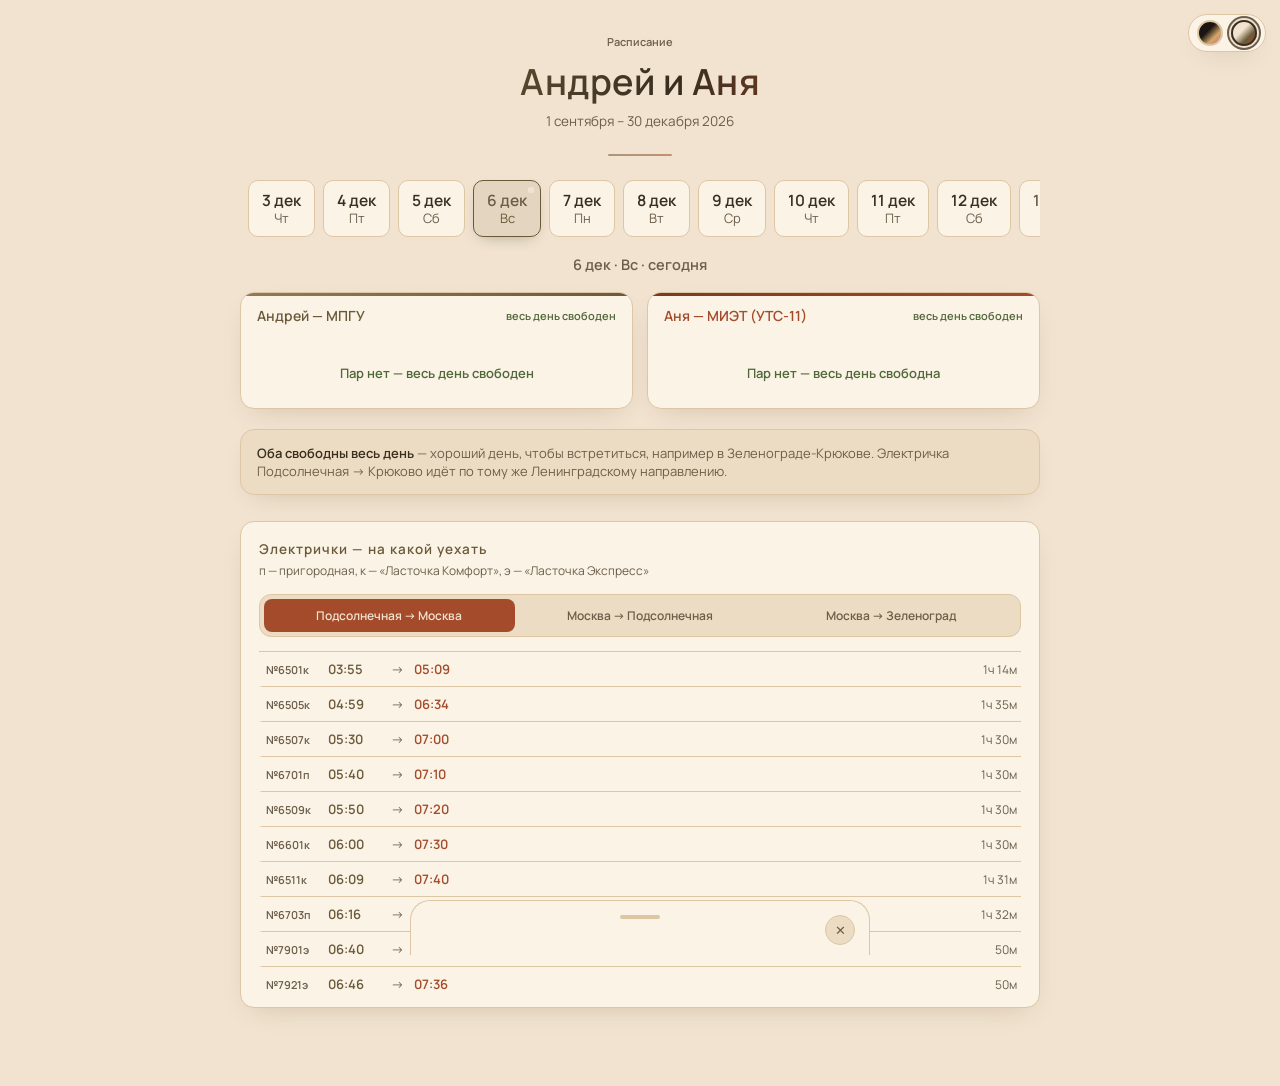
==== commit f0d0e833: "Убрать ИИ-шные детали из интерфейса, добавить CODEMAP.md - index.html: те же правки, что в 106_107 (" ====
--- a/z.html
+++ b/z.html
@@ -11,8 +11,8 @@
 <meta name="description" content="Табло Андрея и Ани — расписание пар, электрички и свободное время на семестр 2026">
 <meta name="apple-mobile-web-app-title" content="Табло Андрея и Ани">
 <link rel="manifest" href="./manifest.json">
-<link rel="apple-touch-icon" href="../icon-192.png">
-<link rel="icon" type="image/png" sizes="192x192" href="../icon-192.png">
+<link rel="apple-touch-icon" href="./icon-192.png">
+<link rel="icon" type="image/png" sizes="192x192" href="./icon-192.png">
 <script>
 // Применяем сохранённую тему как можно раньше — до отрисовки, чтобы не было
 // вспышки дефолтной темы (и цвета строки браузера, который ей не соответствует)
@@ -37,7 +37,7 @@
 <title>Табло — Андрей и Аня</title>
 <link rel="preconnect" href="https://fonts.googleapis.com">
 <link rel="preconnect" href="https://fonts.gstatic.com" crossorigin>
-<link href="https://fonts.googleapis.com/css2?family=Manrope:wght@400;500;600;700;800&display=swap" rel="stylesheet">
+<link href="https://fonts.googleapis.com/css2?family=Manrope:wght@400;500;600&display=swap" rel="stylesheet">
 <style>
   /* Мокко — базовая тема (без data-theme), тёмная: эспрессо-шоколад +
      карамель + бордо, в духе трендов 2026 (Pantone Mocha Mousse,
@@ -157,14 +157,12 @@
     transition: background-image .35s var(--ease);
   }
   .board-header .kicker{
-    letter-spacing: 2.5px;
     color: var(--text-dim);
     font-size: 11px;
     font-weight:600;
-    text-transform:uppercase;
   }
   .board-header h1{
-    font-weight: 800;
+    font-weight: 600;
     font-size: clamp(26px, 6vw, 36px);
     margin: 8px 0 6px;
     letter-spacing: 0.5px;
@@ -260,7 +258,7 @@
     .date-pill:hover{ transform: translateY(-3px); border-color: var(--andrey-dim); will-change: transform; }
   }
   .date-pill:active{ transform: translateY(0) scale(.96); }
-  .date-pill b{display:block; font-size:15.5px; color: var(--text); font-weight:700; transition: color .25s var(--ease);}
+  .date-pill b{display:block; font-size:15.5px; color: var(--text); font-weight:600; transition: color .25s var(--ease);}
   .date-pill.active{
     border-color: var(--andrey);
     color: var(--andrey);
@@ -285,8 +283,6 @@
     color: var(--text-dim);
     text-align:center;
     margin: 0;
-    letter-spacing: 1.5px;
-    text-transform: uppercase;
     transition: var(--t-color), opacity .22s var(--ease);
   }
   .day-title.swapping{ opacity: 0; }
@@ -300,7 +296,7 @@
     border-radius: 20px;
     font-family:inherit;
     font-size: 11px;
-    font-weight:700;
+    font-weight:600;
     letter-spacing: .3px;
     cursor:pointer;
     touch-action: manipulation;
@@ -349,7 +345,7 @@
     width:6px; height:6px;
     border-radius:50%;
     background: var(--anya);
-    animation: todayPulse 2.2s ease-out infinite;
+    
     will-change: transform, opacity;
     transition: var(--t-bg);
   }
@@ -395,7 +391,7 @@
   }
   .col-head{
     padding: 13px 16px;
-    font-weight:700;
+    font-weight:600;
     font-size:14px;
     display:flex;
     justify-content:space-between;
@@ -449,7 +445,7 @@
     display:block;
     margin-top:3px;
     font-size:9.5px;
-    font-weight:700;
+    font-weight:600;
     letter-spacing:.5px;
     color: var(--anya);
     transition: var(--t-color);
@@ -504,7 +500,7 @@
     letter-spacing:1px;
     color: var(--andrey);
     margin: 0 0 4px;
-    font-weight:800;
+    font-weight:600;
     transition: color .3s var(--ease);
   }
   .menu-sub{
@@ -591,9 +587,7 @@
   .menu-row .soon-tag{
     flex: 0 0 auto;
     font-size: 9.5px;
-    font-weight:700;
-    letter-spacing:.4px;
-    text-transform:uppercase;
+    font-weight:600;
     color: var(--anya);
     background: var(--anya-soft);
     padding: 2px 6px;
@@ -608,13 +602,13 @@
   }
   .menu-row .dep{
     flex: 0 0 52px;
-    font-weight:700;
+    font-weight:600;
     color: var(--andrey);
   }
   .menu-row .arrow{ color: var(--text-dim); flex: 0 0 14px; text-align:center;}
   .menu-row .arr{
     flex: 0 0 52px;
-    font-weight:700;
+    font-weight:600;
     color: var(--anya);
   }
   .menu-row .dest{
@@ -727,14 +721,14 @@
   }
   .sheet-time{
     font-size: 13px;
-    font-weight: 700;
+    font-weight: 600;
     letter-spacing: .5px;
     transition: var(--t-color);
   }
   .sheet-title{
     margin: 6px 0 14px;
     font-size: 18px;
-    font-weight: 800;
+    font-weight: 600;
     color: var(--text);
     line-height: 1.3;
   }
@@ -790,6 +784,11 @@
   @media (prefers-reduced-motion: reduce){
     *{ animation-duration: 0.001s !important; transition-duration: 0.001s !important; }
   }
+/* ===== Иконки: один набор (lucide), один размер и штрих ===== */
+.ico{width:16px;height:16px;fill:none;stroke:currentColor;stroke-width:1.5;stroke-linecap:round;stroke-linejoin:round;flex:0 0 auto;vertical-align:-3px;display:inline-block}
+.ico-sm{width:12px;height:12px;vertical-align:-2px;margin-right:4px}
+b,strong{font-weight:600}
+.detail-sheet:not(.open):not(.dragging){box-shadow:none}
 </style>
 </head>
 <body>
@@ -798,7 +797,7 @@
 
   <div class="board-header">
     <div class="kicker drop-in d1">Расписание</div>
-    <h1 class="drop-in d2">Андрей &amp; Аня</h1>
+    <h1 class="drop-in d2">Андрей и Аня</h1>
     <p class="drop-in d3">1 сентября – 30 декабря 2026</p>
     <div class="theme-switcher drop-in d3" id="themeSwitcher" role="group" aria-label="Выбор темы оформления"></div>
   </div>
@@ -827,7 +826,7 @@
   </div>
 
   <div class="menu-board rise-in d3">
-    <h2>МЕНЮ ЭЛЕКТРИЧЕК — НА КАКОЙ УЕХАТЬ</h2>
+    <h2>Электрички — на какой уехать</h2>
     <p class="menu-sub">п — пригородная, к — «Ласточка Комфорт», э — «Ласточка Экспресс»</p>
     <div class="menu-tabs" role="tablist">
       <div class="menu-tab-indicator" id="menuIndicator" aria-hidden="true"></div>
@@ -2176,18 +2175,22 @@
       el.classList.remove('drop-in','rise-in','d1','d2','d3');
     }, 1500);
   });
+  let lastRolloverCheck = 0;
   const liveTick = ()=>{
-    const dayChanged = checkDayRollover();
-    if(dayChanged){
-      render(); // день сменился — набор пар другой, нужна полная перерисовка
-    } else {
-      // тот же день — точечно освежаем "сейчас/далее", не трогая DOM пар
-      refreshLiveIndicators(dom.andreySlots, dayItems.andrey);
-      refreshLiveIndicators(dom.anyaSlots, dayItems.anya);
+    if(document.hidden) return;
+    const now = Date.now();
+    if(now - lastRolloverCheck > 60000){
+      lastRolloverCheck = now;
+      const dayChanged = checkDayRollover();
+      if(dayChanged){
+        render(); // день сменился — набор пар другой, нужна полная перерисовка
+      }
     }
+    refreshLiveIndicators(dom.andreySlots, dayItems.andrey);
+    refreshLiveIndicators(dom.anyaSlots, dayItems.anya);
     renderMenu();
   };
-  window.setInterval(liveTick, 60000);
+  window.setInterval(liveTick, 1000);
   document.addEventListener('visibilitychange', ()=>{
     if(!document.hidden) liveTick();
   });
